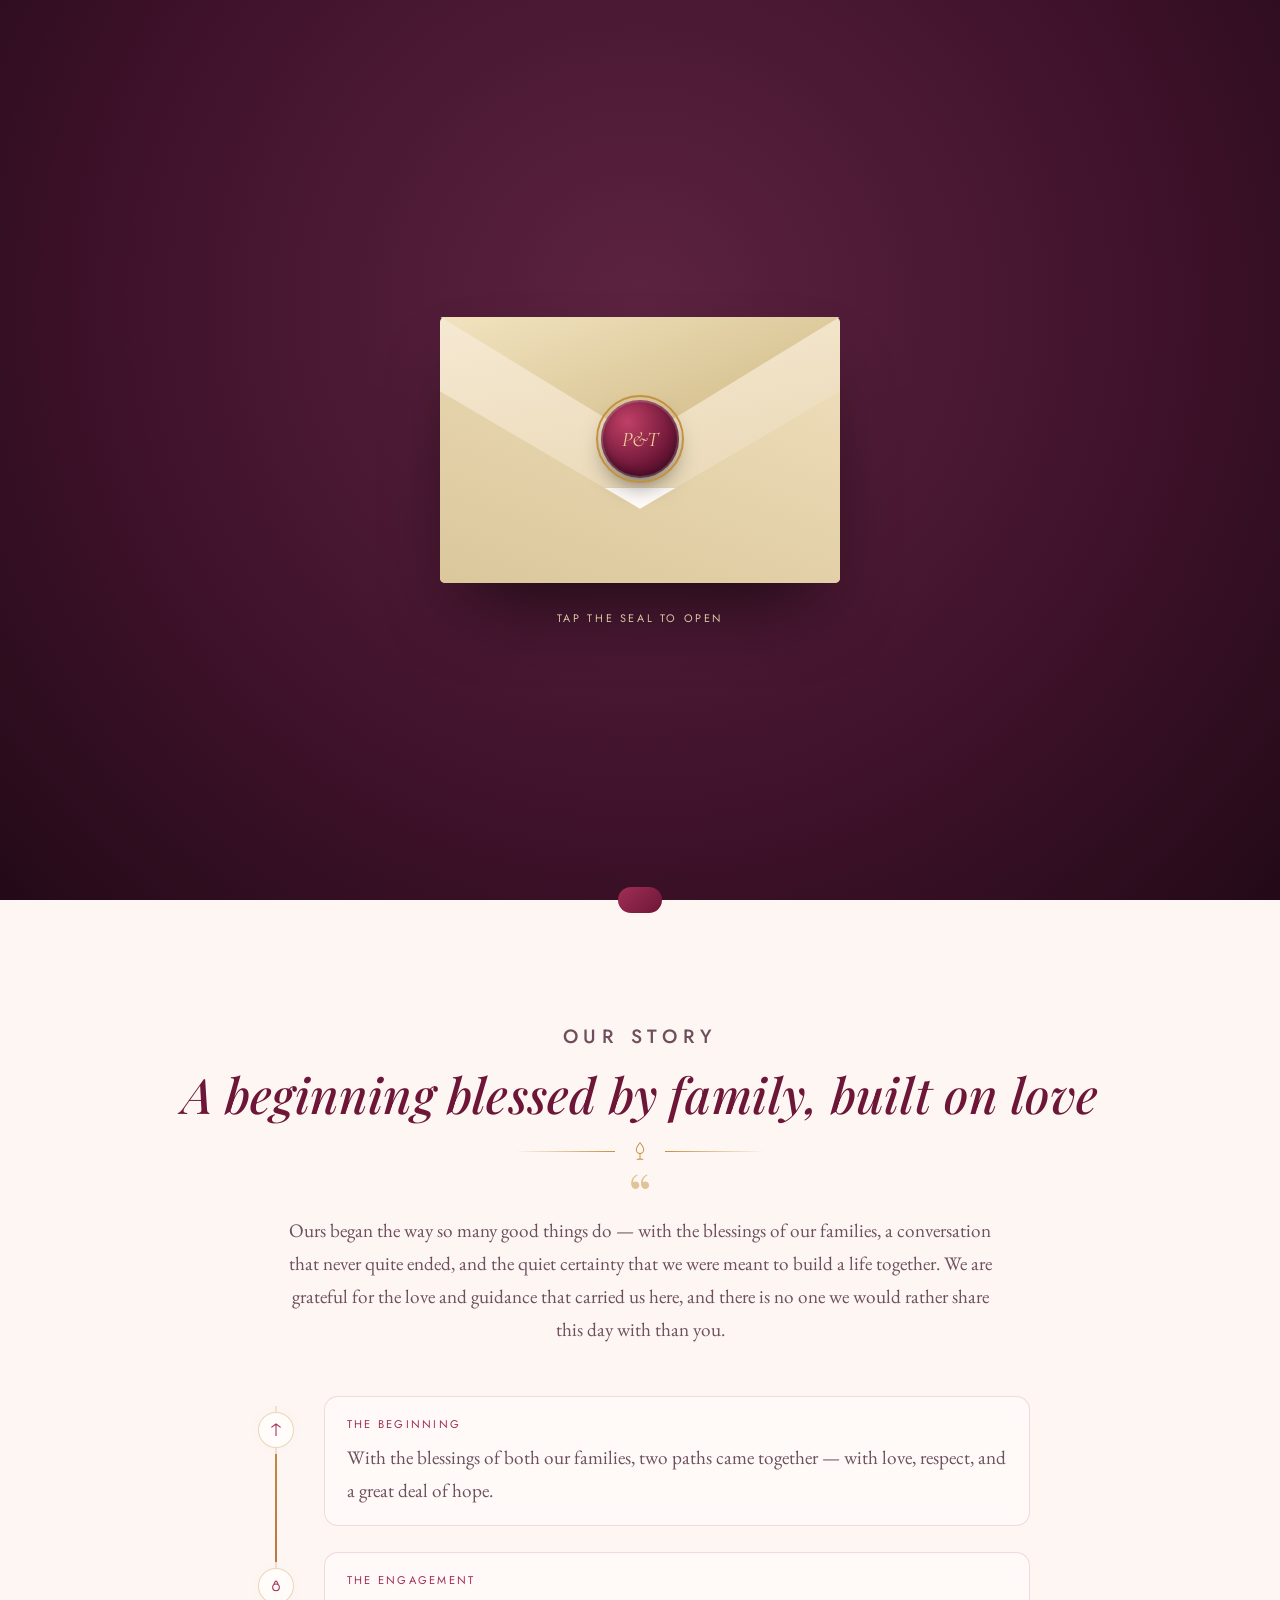
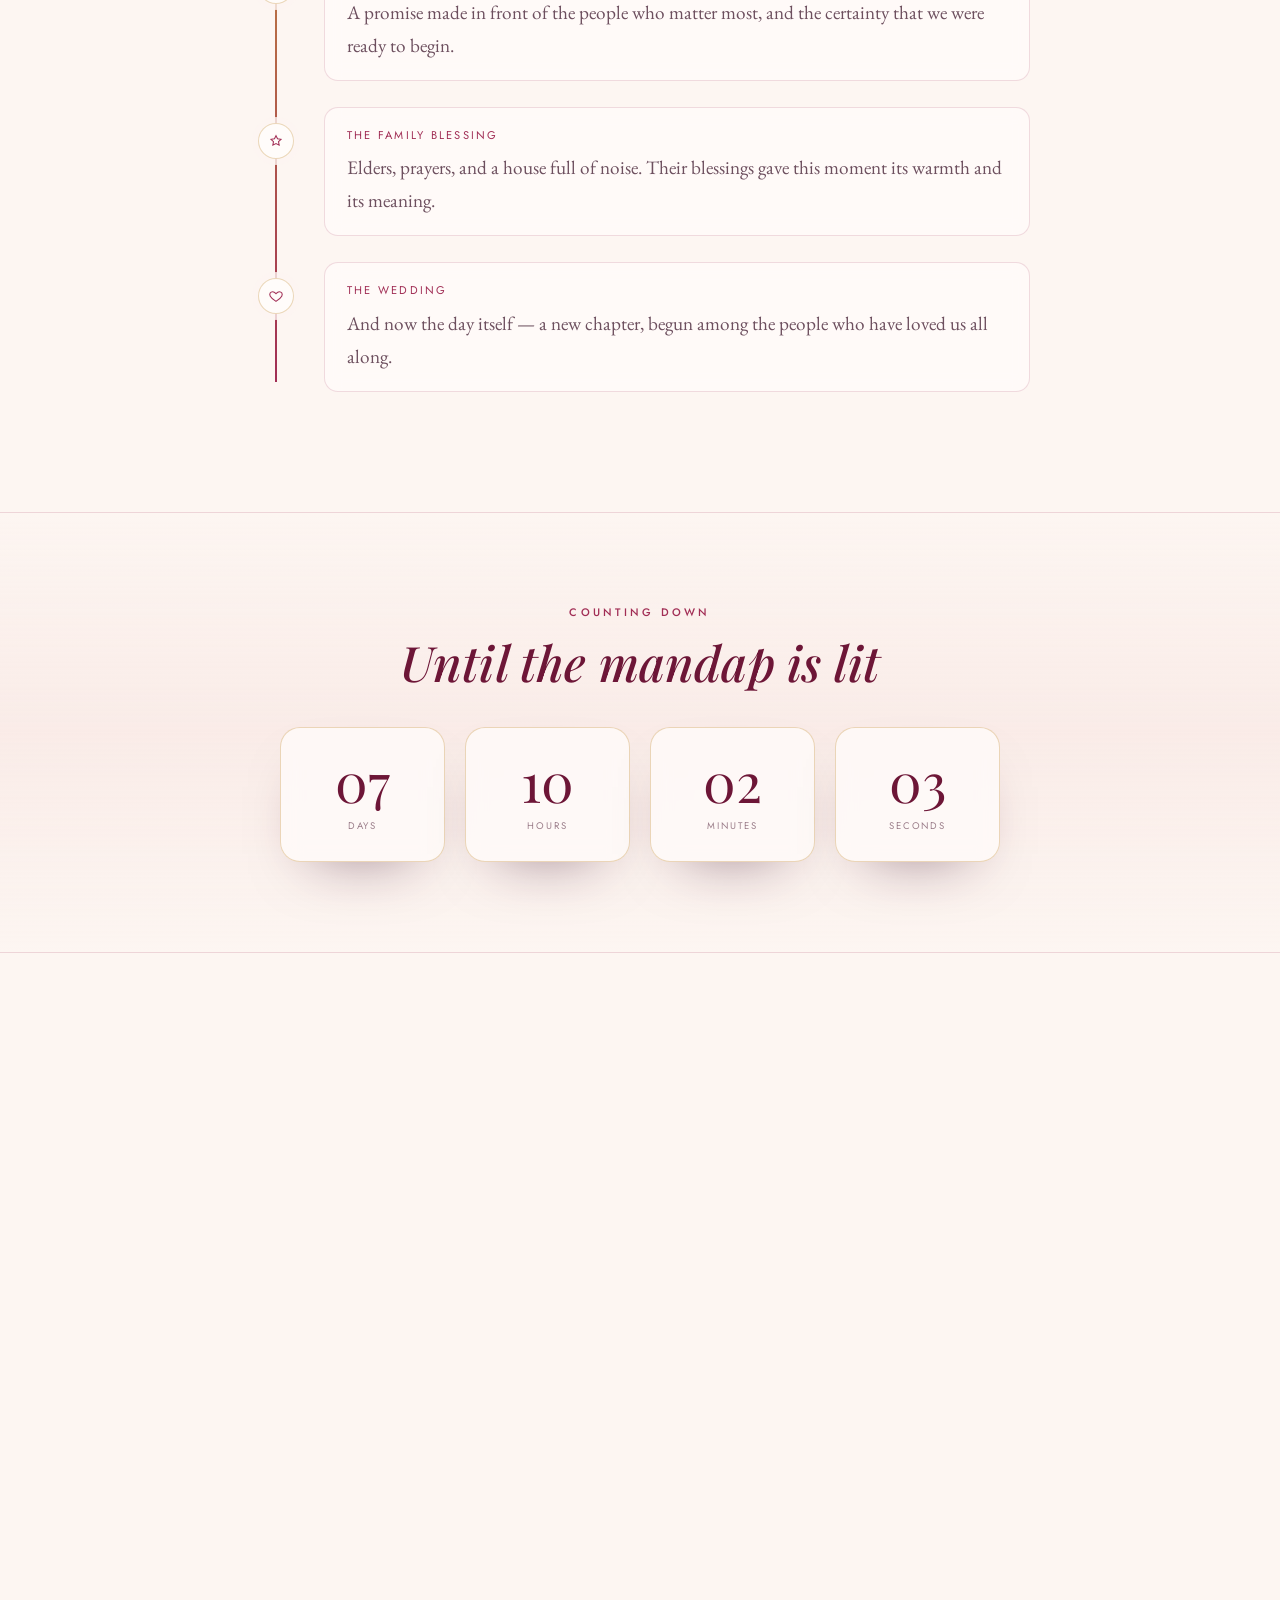
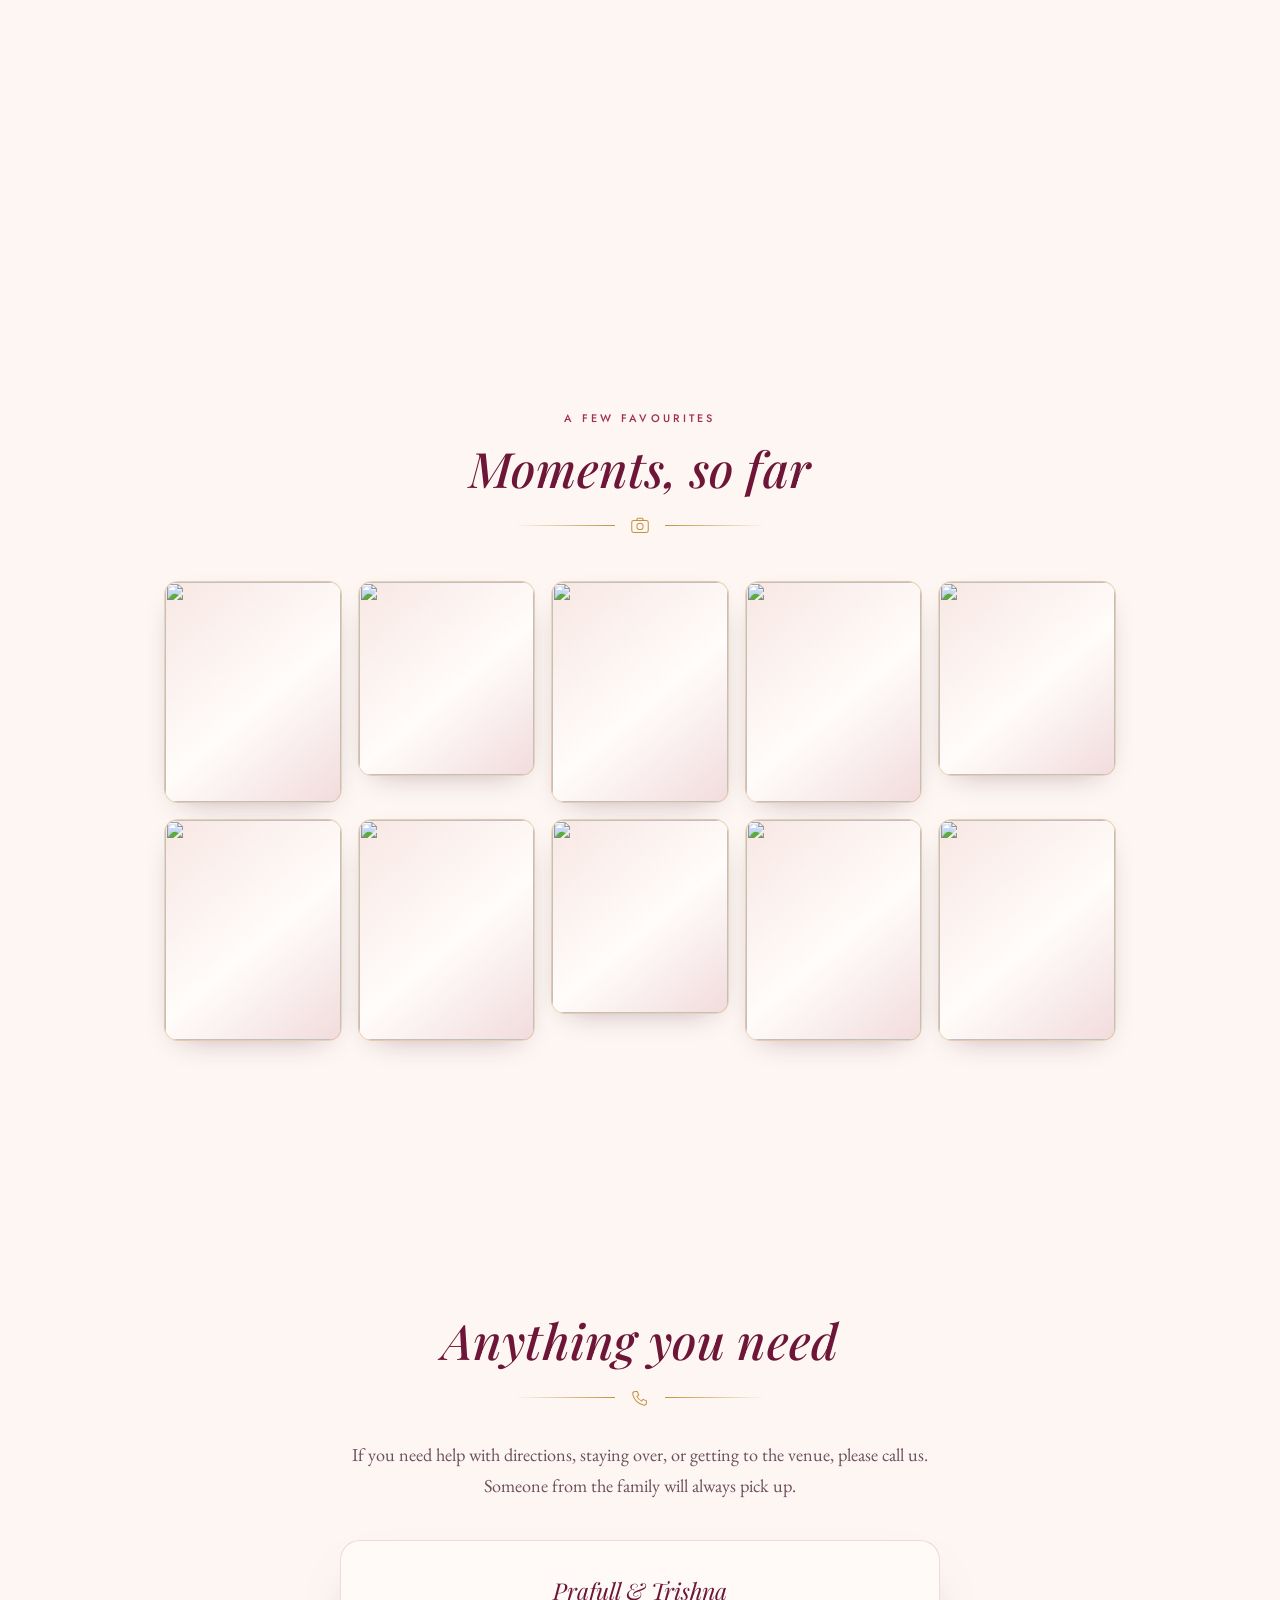
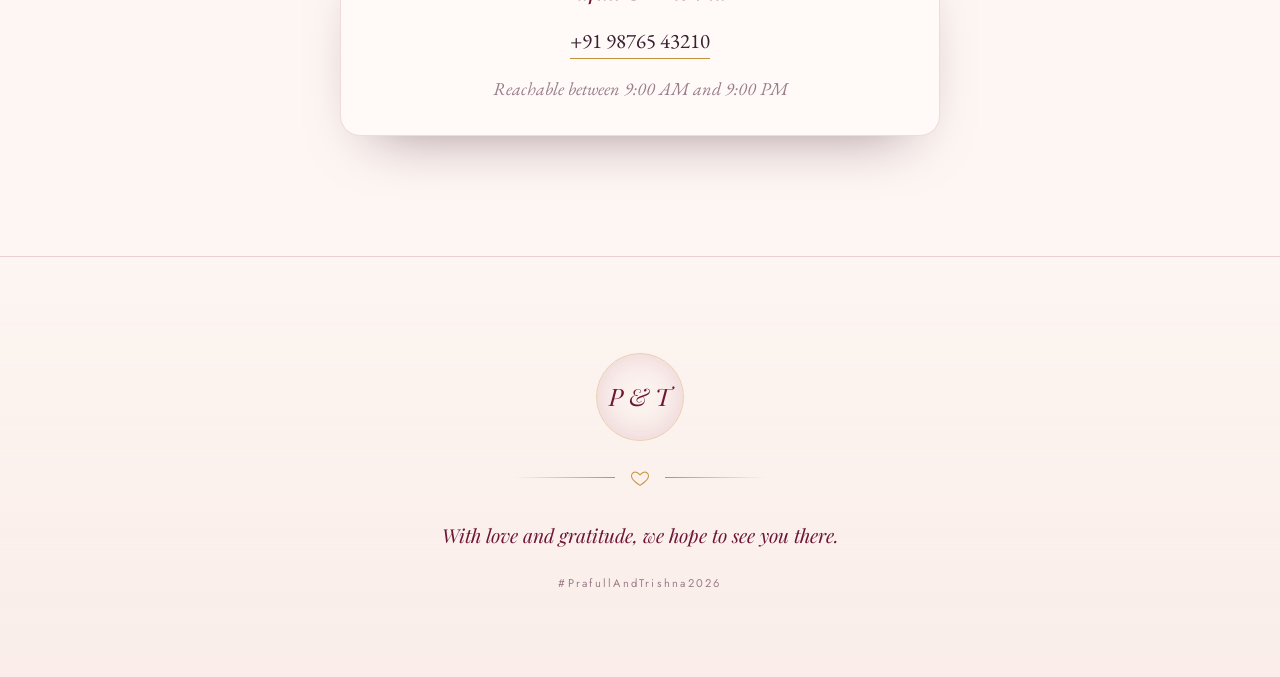
==== index.html @ 20e49954 "updated folder structure" ====
<!DOCTYPE html>
<html lang="en">
<head>
<meta charset="UTF-8">
<meta name="viewport" content="width=device-width, initial-scale=1, viewport-fit=cover">
<title>Prafull &amp; Trishna — 13 December 2026</title>
<meta name="description" content="Prafull and Trishna invite you to their wedding celebrations in Valsad, Gujarat — 12 & 13 December 2026.">
<meta name="theme-color" content="#fdf6f2">

<link rel="preconnect" href="https://fonts.googleapis.com">
<link rel="preconnect" href="https://fonts.gstatic.com" crossorigin>
<link href="https://fonts.googleapis.com/css2?family=Playfair+Display:ital,wght@0,400;0,500;0,600;1,400;1,500;1,600&family=Cormorant+Garamond:ital,wght@0,400;0,500;0,600;1,400;1,500&family=EB+Garamond:ital,wght@0,400;0,500;1,400&family=Jost:wght@300;400;500;600&family=Noto+Serif+Devanagari:wght@400;500;600&family=Noto+Sans+Devanagari:wght@300;400;500&family=Noto+Serif+Gujarati:wght@400;500;600&family=Noto+Sans+Gujarati:wght@300;400;500&display=swap" rel="stylesheet">

<link rel="stylesheet" href="../assets/styles/invitation.css">
</head>
<body class="locked lang-en">

<div id="progress"></div>
<div class="aurora" aria-hidden="true"><i></i><i></i><i></i><i></i></div>
<div class="page-frame" aria-hidden="true"><b></b><b></b><b></b><b></b></div>

<!-- ============ ENVELOPE ============ -->
<div id="envelope-overlay">
  <div class="sparks" aria-hidden="true"></div>
  <div class="envelope" id="envelope">
    <div class="env-body"></div>
    <div class="env-card">
      <div class="n" id="env-names">Prafull &amp; Trishna</div>
      <div class="s" data-i18n="envelope_subtitle">request the pleasure of your company</div>
    </div>
    <div class="env-pocket"></div>
    <div class="env-flap"></div>
    <button class="seal-button" id="seal-btn" data-i18n-aria="seal_aria" aria-label="Open the invitation">P&amp;T</button>
    <div class="open-hint" data-i18n="envelope_hint">Tap the seal to open</div>
  </div>
</div>

<!-- ============ TOP BAR ============ -->
<header id="topbar">
  <div class="mono" id="bar-names">Prafull &amp; Trishna</div>
  <nav>
    <a href="#story" data-i18n="nav_story">Story</a>
    <a href="#events" data-i18n="nav_events">Events</a>
    <a href="#gallery" data-i18n="nav_gallery">Gallery</a>
  </nav>
  <div class="langs" role="group" aria-label="Choose language">
    <button type="button" class="active" data-lang="en" lang="en">EN</button>
    <button type="button" data-lang="hi" lang="hi">हिं</button>
    <button type="button" data-lang="mr" lang="mr">मरा</button>
    <button type="button" data-lang="gu" lang="gu">ગુજ</button>
  </div>
</header>

<div class="langs" id="lang-float" role="group" aria-label="Choose language">
  <button type="button" class="active" data-lang="en" lang="en">EN</button>
  <button type="button" data-lang="hi" lang="hi">हिं</button>
  <button type="button" data-lang="mr" lang="mr">मरा</button>
  <button type="button" data-lang="gu" lang="gu">ગુજ</button>
</div>

<!-- ============ HERO ============ -->
<section class="hero">
  <div class="petals" id="petals" aria-hidden="true"></div>

  <div class="arch">
    <svg class="crest hero-item hero-item-1" viewBox="0 0 48 48" fill="none" stroke="currentColor" stroke-width="1" aria-hidden="true">
      <path d="M24 5c3 6 8 8 8 13a8 8 0 01-16 0c0-5 5-7 8-13z"/>
      <path d="M10 26c4 2 6 6 6 10M38 26c-4 2-6 6-6 10"/>
      <path d="M24 32v11M18 43h12"/>
      <circle cx="24" cy="18" r="1.6"/>
    </svg>

    <p class="eyebrow hero-item hero-item-1" data-i18n="hero_eyebrow">Together with their families</p>
    <h1 class="names hero-item hero-item-2" id="hero-names">Prafull<span class="amp">&amp;</span>Trishna</h1>

    <div class="orn hero-item hero-item-3" aria-hidden="true">
      <svg viewBox="0 0 24 24" fill="none" stroke="currentColor" stroke-width="1.1"><circle cx="12" cy="12" r="3"/><path d="M12 2.5c1.4 2.6 1.4 4.1 0 6.5-1.4-2.4-1.4-3.9 0-6.5zM12 21.5c-1.4-2.6-1.4-4.1 0-6.5 1.4 2.4 1.4 3.9 0 6.5zM2.5 12c2.6-1.4 4.1-1.4 6.5 0-2.4 1.4-3.9 1.4-6.5 0zM21.5 12c-2.6 1.4-4.1 1.4-6.5 0 2.4-1.4 3.9-1.4 6.5 0z"/></svg>
    </div>

    <p class="date-line hero-item hero-item-4" data-i18n="hero_date">Sunday, the 13th of December, 2026</p>
    <p class="place-line hero-item hero-item-5" data-i18n="hero_place">Valsad, Gujarat</p>
  </div>

  <div class="scroll-cue hero-item hero-item-6"><i></i><span data-i18n="hero_scroll">Scroll</span></div>
</section>

<!-- ============ STORY ============ -->
<section class="section story center" id="story">
  <p class="eyebrow reveal" data-i18n="story_eyebrow">Our Story</p>
  <h2 class="reveal d1" data-i18n="story_heading">A beginning blessed by family, built on love</h2>
  <div class="orn reveal d1" aria-hidden="true">
    <svg viewBox="0 0 24 24" fill="none" stroke="currentColor" stroke-width="1.1"><path d="M12 3c2.5 3 4 5.4 4 7.6a4 4 0 11-8 0C8 8.4 9.5 6 12 3z"/><path d="M12 14.6V21M8.5 21h7"/></svg>
  </div>

  <div class="reveal d2">
    <span class="quote" aria-hidden="true">&ldquo;</span>
    <p data-i18n="story_p">Ours began the way so many good things do — with the blessings of our families, a conversation that never quite ended, and the quiet certainty that we were meant to build a life together.</p>
  </div>

  <div class="timeline">
    <span class="rail" aria-hidden="true"></span>

    <div class="tl-item reveal from-left">
      <span class="tl-dot" aria-hidden="true"><svg viewBox="0 0 24 24" fill="none" stroke="currentColor" stroke-width="1.6"><path d="M12 3v18M5 8l7-5 7 5"/></svg></span>
      <div class="tl-body">
        <div class="tl-label" data-i18n="tl1_label">The beginning</div>
        <p data-i18n="tl1_desc">With the blessings of both our families, two paths came together.</p>
      </div>
    </div>

    <div class="tl-item reveal from-left d1">
      <span class="tl-dot" aria-hidden="true"><svg viewBox="0 0 24 24" fill="none" stroke="currentColor" stroke-width="1.6"><circle cx="12" cy="14" r="5"/><path d="M9 9l2-4h2l2 4"/></svg></span>
      <div class="tl-body">
        <div class="tl-label" data-i18n="tl2_label">The engagement</div>
        <p data-i18n="tl2_desc">A promise made in front of the people who matter most.</p>
      </div>
    </div>

    <div class="tl-item reveal from-left d2">
      <span class="tl-dot" aria-hidden="true"><svg viewBox="0 0 24 24" fill="none" stroke="currentColor" stroke-width="1.6"><path d="M12 4l2.3 4.7 5.2.8-3.7 3.6.9 5.1-4.7-2.4-4.7 2.4.9-5.1L4.5 9.5l5.2-.8z"/></svg></span>
      <div class="tl-body">
        <div class="tl-label" data-i18n="tl3_label">The family blessing</div>
        <p data-i18n="tl3_desc">Elders, prayers, and a house full of noise.</p>
      </div>
    </div>

    <div class="tl-item reveal from-left d3">
      <span class="tl-dot" aria-hidden="true"><svg viewBox="0 0 24 24" fill="none" stroke="currentColor" stroke-width="1.6"><path d="M12 20s-6.5-4-8.6-7.7C1.5 8.9 3.7 5.5 7 5.5c2 0 3.2 1.1 5 3 1.8-1.9 3-3 5-3 3.3 0 5.5 3.4 3.6 6.8C18.5 16 12 20 12 20z"/></svg></span>
      <div class="tl-body">
        <div class="tl-label" data-i18n="tl4_label">The wedding</div>
        <p data-i18n="tl4_desc">And now the day itself — a new chapter.</p>
      </div>
    </div>
  </div>
</section>

<!-- ============ COUNTDOWN ============ -->
<section class="countdown-section">
  <p class="eyebrow reveal" data-i18n="countdown_eyebrow">Counting Down</p>
  <h2 class="reveal d1" data-i18n="countdown_heading">Until the mandap is lit</h2>
  <div class="countdown reveal d2" aria-live="polite">
    <div class="cd-cell"><div class="num" id="cd-days">00</div><div class="lbl" data-i18n="lbl_days">Days</div></div>
    <div class="cd-cell"><div class="num" id="cd-hours">00</div><div class="lbl" data-i18n="lbl_hours">Hours</div></div>
    <div class="cd-cell"><div class="num" id="cd-mins">00</div><div class="lbl" data-i18n="lbl_mins">Minutes</div></div>
    <div class="cd-cell"><div class="num" id="cd-secs">00</div><div class="lbl" data-i18n="lbl_secs">Seconds</div></div>
  </div>
</section>

<!-- ============ EVENTS ============ -->
<section class="section" id="events">
  <div class="center">
    <p class="eyebrow reveal" data-i18n="details_eyebrow">The Celebrations</p>
    <h2 class="reveal d1" data-i18n="details_heading">When &amp; where</h2>
    <div class="orn reveal d1" aria-hidden="true">
      <svg viewBox="0 0 24 24" fill="none" stroke="currentColor" stroke-width="1.1"><circle cx="12" cy="12" r="3.2"/><path d="M12 3v3M12 18v3M3 12h3M18 12h3M5.6 5.6l2.1 2.1M16.3 16.3l2.1 2.1M18.4 5.6l-2.1 2.1M7.7 16.3l-2.1 2.1"/></svg>
    </div>
  </div>

  <div class="details-grid">

    <article class="detail-card reveal">
      <div class="badge" aria-hidden="true"><svg viewBox="0 0 24 24" fill="none" stroke="currentColor" stroke-width="1.3"><path d="M9 18V5l11-2v13"/><circle cx="6.5" cy="18" r="2.6"/><circle cx="17.5" cy="16" r="2.6"/></svg></div>
      <h3 data-i18n="sangeet_title">Sangeet</h3>
      <p class="when" data-i18n="sangeet_when">7:00 PM · Saturday, 12 December 2026</p>
      <address data-i18n="sangeet_where">Shanti Resorts<br>Tithal, Valsad, Gujarat</address>
      <p class="dress" data-i18n="sangeet_dress">Festive colour — come ready to dance.</p>
      <div class="card-actions">
        <a class="btn" href="https://maps.app.goo.gl/tDjx9TA8eJiCaHVD9" target="_blank" rel="noopener">
          <svg viewBox="0 0 24 24" fill="none" stroke="currentColor" stroke-width="1.5"><path d="M20 10c0 6-8 12-8 12s-8-6-8-12a8 8 0 1116 0z"/><circle cx="12" cy="10" r="2.6"/></svg>
          <span data-i18n="btn_directions">Get Directions</span>
        </a>
        <button class="btn solid" type="button" onclick="addToCalendar('sangeet')">
          <svg viewBox="0 0 24 24" fill="none" stroke="currentColor" stroke-width="1.5"><rect x="3" y="5" width="18" height="16" rx="2"/><path d="M3 10h18M8 3v4M16 3v4"/></svg>
          <span data-i18n="btn_calendar">Add to Calendar</span>
        </button>
      </div>
    </article>

    <article class="detail-card reveal d1">
      <div class="badge" aria-hidden="true"><svg viewBox="0 0 24 24" fill="none" stroke="currentColor" stroke-width="1.3"><circle cx="12" cy="12" r="3"/><path d="M12 2.5c1.4 2.6 1.4 4.1 0 6.5-1.4-2.4-1.4-3.9 0-6.5zM12 21.5c-1.4-2.6-1.4-4.1 0-6.5 1.4 2.4 1.4 3.9 0 6.5zM2.5 12c2.6-1.4 4.1-1.4 6.5 0-2.4 1.4-3.9 1.4-6.5 0zM21.5 12c-2.6 1.4-4.1 1.4-6.5 0 2.4-1.4 3.9-1.4 6.5 0z"/></svg></div>
      <h3 data-i18n="haldi_title">Fulo wali Haldi</h3>
      <p class="when" data-i18n="haldi_when">10:00 AM · Sunday, 13 December 2026</p>
      <address data-i18n="haldi_where">Shanti Resorts<br>Tithal, Valsad, Gujarat</address>
      <p class="dress" data-i18n="haldi_dress">Yellow and bright — wear something washable.</p>
      <div class="card-actions">
        <a class="btn" href="https://maps.app.goo.gl/tDjx9TA8eJiCaHVD9" target="_blank" rel="noopener">
          <svg viewBox="0 0 24 24" fill="none" stroke="currentColor" stroke-width="1.5"><path d="M20 10c0 6-8 12-8 12s-8-6-8-12a8 8 0 1116 0z"/><circle cx="12" cy="10" r="2.6"/></svg>
          <span data-i18n="btn_directions">Get Directions</span>
        </a>
        <button class="btn solid" type="button" onclick="addToCalendar('haldi')">
          <svg viewBox="0 0 24 24" fill="none" stroke="currentColor" stroke-width="1.5"><rect x="3" y="5" width="18" height="16" rx="2"/><path d="M3 10h18M8 3v4M16 3v4"/></svg>
          <span data-i18n="btn_calendar">Add to Calendar</span>
        </button>
      </div>
    </article>

    <article class="detail-card reveal d2">
      <div class="badge" aria-hidden="true"><svg viewBox="0 0 24 24" fill="none" stroke="currentColor" stroke-width="1.3"><circle cx="8.5" cy="15" r="4.5"/><circle cx="15.5" cy="15" r="4.5"/><path d="M8.5 10.5L11 5h2l2.5 5.5"/></svg></div>
      <h3 data-i18n="wedding_title">The Wedding</h3>
      <p class="when" data-i18n="wedding_when">6:30 PM · Sunday, 13 December 2026</p>
      <address data-i18n="wedding_where">Shanti Resorts<br>Tithal, Valsad, Gujarat</address>
      <p class="dress" data-i18n="wedding_dress">Garden formal — soft, natural tones welcome.</p>
      <div class="card-actions">
        <a class="btn" href="https://maps.app.goo.gl/tDjx9TA8eJiCaHVD9" target="_blank" rel="noopener">
          <svg viewBox="0 0 24 24" fill="none" stroke="currentColor" stroke-width="1.5"><path d="M20 10c0 6-8 12-8 12s-8-6-8-12a8 8 0 1116 0z"/><circle cx="12" cy="10" r="2.6"/></svg>
          <span data-i18n="btn_directions">Get Directions</span>
        </a>
        <button class="btn solid" type="button" onclick="addToCalendar('wedding')">
          <svg viewBox="0 0 24 24" fill="none" stroke="currentColor" stroke-width="1.5"><rect x="3" y="5" width="18" height="16" rx="2"/><path d="M3 10h18M8 3v4M16 3v4"/></svg>
          <span data-i18n="btn_calendar">Add to Calendar</span>
        </button>
      </div>
    </article>

  </div>
</section>

<!-- ============ GALLERY ============ -->
<section class="section" id="gallery">
  <div class="center">
    <p class="eyebrow reveal" data-i18n="gallery_eyebrow">A Few Favourites</p>
    <h2 class="reveal d1" data-i18n="gallery_heading">Moments, so far</h2>
    <div class="orn reveal d1" aria-hidden="true">
      <svg viewBox="0 0 24 24" fill="none" stroke="currentColor" stroke-width="1.1"><rect x="3" y="6" width="18" height="13" rx="2"/><circle cx="12" cy="12.5" r="3.4"/><path d="M8 6l1.6-2.5h4.8L16 6"/></svg>
    </div>
  </div>

  <div class="gallery-grid">
    <!-- EDIT: swap the <svg> for <img src="../assets/images/01.jpg" alt=""> -->
    <div class="photo-frame reveal zoom"><img src="../photos/_DS_8840.JPG"><span data-i18n="photo_caption">Photo</span></div>
    <div class="photo-frame reveal zoom d1"><img src="../photos/IMG_6208.JPG"><span data-i18n="photo_caption">Photo</span></div>
    <div class="photo-frame reveal zoom d2"><img src="../photos/_DS_8935.JPG"><span data-i18n="photo_caption">Photo</span></div>
    <div class="photo-frame reveal zoom"><img src="../photos/A7406899.JPG"><span data-i18n="photo_caption">Photo</span></div>
    <div class="photo-frame reveal zoom d1"><img src="../photos/A7406988.JPG"><span data-i18n="photo_caption">Photo</span></div>
    <div class="photo-frame reveal zoom d2"><img src="../photos/A7407016.JPG"><span data-i18n="photo_caption">Photo</span></div>
    <div class="photo-frame reveal zoom d2"><img src="../photos/A7407135.JPG"><span data-i18n="photo_caption">Photo</span></div>
    <div class="photo-frame reveal zoom d2"><img src="../photos/A7407211.JPG"><span data-i18n="photo_caption">Photo</span></div>
    <div class="photo-frame reveal zoom d2"><img src="../photos/IMG_6208.JPG"><span data-i18n="photo_caption">Photo</span></div>
    <div class="photo-frame reveal zoom d2"><img src="../photos/photo1.jpeg"><span data-i18n="photo_caption">Photo</span></div>
  </div>
</section>

<!-- ============ HELP ============ -->
<section class="section">
  <div class="center">
    <p class="eyebrow reveal" data-i18n="assist_eyebrow">Travel Help</p>
    <h2 class="reveal d1" data-i18n="assist_heading">Anything you need</h2>
    <div class="orn reveal d1" aria-hidden="true">
      <svg viewBox="0 0 24 24" fill="none" stroke="currentColor" stroke-width="1.1"><path d="M4 7.5C4 6 5.2 5 6.7 5H9l1.6 3.8-2 1.4a11 11 0 005.2 5.2l1.4-2L19 15v2.3c0 1.5-1 2.7-2.5 2.7A15.5 15.5 0 014 7.5z"/></svg>
    </div>
    <p class="lede reveal d1" data-i18n="assist_intro">If you need help getting to the venue, please call us.</p>
  </div>

  <div class="help-card reveal d2">
    <p class="who" id="help-names">Prafull &amp; Trishna</p>
    <a class="tel" href="tel:+919876543210">+91 98765 43210</a>
    <p class="hrs" data-i18n="assist_hours">Reachable between 9:00 AM and 9:00 PM</p>
  </div>
</section>

<!-- ============ FOOTER ============ -->
<footer>
  <div class="monogram">P &amp; T</div>
  <div class="orn" style="margin-top:26px" aria-hidden="true">
    <svg viewBox="0 0 24 24" fill="none" stroke="currentColor" stroke-width="1.1"><path d="M12 20s-6.5-4-8.6-7.7C1.5 8.9 3.7 5.5 7 5.5c2 0 3.2 1.1 5 3 1.8-1.9 3-3 5-3 3.3 0 5.5 3.4 3.6 6.8C18.5 16 12 20 12 20z"/></svg>
  </div>
  <p style="font-family:var(--f-display);font-style:italic;font-size:1.2rem;color:var(--wine-deep);margin:0" data-i18n="footer_line">With love and gratitude, we hope to see you there.</p>
  <p class="tag">#PrafullAndTrishna2026</p>
</footer>

<div id="toast" role="status" aria-live="polite"></div>

<script src="../assets/scripts/invitation.js"></script>
</body>
</html>
---- assets/styles/invitation.css ----
/* =====================================================================
   PRAFULL & TRISHNA — INVITATION STYLESHEET
   Palette: "Marigold & Rosewood"
   Sections: 1 tokens · 2 base · 3 chrome · 4 envelope · 5 hero
             6 story · 7 countdown · 8 events · 9 gallery
             11 help · 12 footer · 13 motion
   ===================================================================== */

/* ── 1. TOKENS ────────────────────────────────────────────────────── */
:root{
  /* surfaces */
  --paper:#fdf6f2;
  --paper-2:#f8e7e3;
  --paper-3:#f2dbdd;
  --card:rgba(255,252,250,.78);
  --card-solid:#fffcfa;

  /* ink */
  --ink:#3a2030;
  --ink-2:#6d4f5e;
  --ink-3:#9a7d89;

  /* accents */
  --wine:#a12e55;
  --wine-deep:#6d1637;
  --plum:#40122b;
  --gold:#c4913d;
  --gold-lit:#f0d49a;
  --rose:#f3adbd;
  --peach:#ffd3b6;
  --lilac:#dfd2ff;
  --mint:#bfe0d2;

  /* system */
  --line:rgba(161,46,85,.16);
  --line-gold:rgba(196,145,61,.34);
  --glow:rgba(161,46,85,.18);
  --shade-1:0 10px 30px -18px rgba(64,18,43,.45);
  --shade-2:0 26px 60px -34px rgba(64,18,43,.55);
  --shade-3:0 40px 90px -40px rgba(64,18,43,.6);

  /* type */
  --f-display:"Playfair Display",Georgia,serif;
  --f-head:"Cormorant Garamond",Georgia,serif;
  --f-body:"EB Garamond",Georgia,serif;
  --f-ui:"Jost","Helvetica Neue",Arial,sans-serif;

  --radius:20px;
  --radius-sm:14px;
  --measure:1020px;

  box-sizing:border-box;
  padding-top:env(safe-area-inset-top,0px);
  padding-bottom:env(safe-area-inset-bottom,0px);
}

/* Indic script overrides */
html[lang="hi"],html[lang="mr"]{
  --f-display:"Noto Serif Devanagari",serif;
  --f-head:"Noto Serif Devanagari",serif;
  --f-body:"Noto Sans Devanagari",sans-serif;
  --f-ui:"Noto Sans Devanagari","Jost",sans-serif;
}
html[lang="gu"]{
  --f-display:"Noto Serif Gujarati",serif;
  --f-head:"Noto Serif Gujarati",serif;
  --f-body:"Noto Sans Gujarati",sans-serif;
  --f-ui:"Noto Sans Gujarati","Jost",sans-serif;
}

/* Dark mode */
@media (prefers-color-scheme:dark){
  :root:not([data-theme="light"]){
    --paper:#170d14;--paper-2:#1f1119;--paper-3:#2a1722;
    --card:rgba(41,22,34,.72);--card-solid:#241421;
    --ink:#f6e8ee;--ink-2:#c9aab9;--ink-3:#9c7f8d;
    --wine:#f08daa;--wine-deep:#ffb3c6;--plum:#ffd3e0;
    --gold:#e2b86a;--gold-lit:#fff0cf;
    --rose:#7d3a53;--peach:#7a4a38;--lilac:#4a3f72;--mint:#3d6355;
    --line:rgba(240,141,170,.2);--line-gold:rgba(226,184,106,.3);
    --glow:rgba(240,141,170,.2);
    --shade-1:0 10px 30px -18px #000;
    --shade-2:0 26px 60px -34px #000;
    --shade-3:0 40px 90px -40px #000;
  }
}
:root[data-theme="dark"]{
  --paper:#170d14;--paper-2:#1f1119;--paper-3:#2a1722;
  --card:rgba(41,22,34,.72);--card-solid:#241421;
  --ink:#f6e8ee;--ink-2:#c9aab9;--ink-3:#9c7f8d;
  --wine:#f08daa;--wine-deep:#ffb3c6;--plum:#ffd3e0;
  --gold:#e2b86a;--gold-lit:#fff0cf;
  --rose:#7d3a53;--peach:#7a4a38;--lilac:#4a3f72;--mint:#3d6355;
  --line:rgba(240,141,170,.2);--line-gold:rgba(226,184,106,.3);
  --glow:rgba(240,141,170,.2);
}

*,*::before,*::after{box-sizing:border-box;}

/* ── 2. BASE ──────────────────────────────────────────────────────── */
html{scroll-behavior:smooth;scroll-padding-top:calc(84px + env(safe-area-inset-top,0px));}

body{
  margin:0;
  background:var(--paper);
  color:var(--ink);
  font-family:var(--f-body);
  font-size:clamp(1.02rem,.5vw + .94rem,1.14rem);
  line-height:1.72;
  -webkit-font-smoothing:antialiased;
  overflow-x:hidden;
}
body.locked{overflow:hidden;height:100%;}
html[lang="hi"] body,html[lang="mr"] body,html[lang="gu"] body{line-height:1.9;}

/* drifting aurora mesh */
.aurora{position:fixed;inset:0;z-index:-2;overflow:hidden;pointer-events:none;}
.aurora i{
  position:absolute;display:block;border-radius:50%;
  filter:blur(90px);opacity:.55;
  animation:float 22s ease-in-out infinite alternate;
  will-change:transform;
}
.aurora i:nth-child(1){width:46vw;height:46vw;left:-12vw;top:-10vw;background:var(--rose);}
.aurora i:nth-child(2){width:40vw;height:40vw;right:-10vw;top:6vh;background:var(--lilac);animation-delay:-5s;}
.aurora i:nth-child(3){width:50vw;height:50vw;left:18vw;bottom:-18vw;background:var(--peach);animation-delay:-11s;}
.aurora i:nth-child(4){width:34vw;height:34vw;right:4vw;bottom:8vh;background:var(--mint);opacity:.35;animation-delay:-16s;}
@keyframes float{
  0%  {transform:translate3d(0,0,0) scale(1);}
  50% {transform:translate3d(4vw,-3vh,0) scale(1.14);}
  100%{transform:translate3d(-3vw,4vh,0) scale(1.03);}
}
/* fine paper grain */
body::after{
  content:"";position:fixed;inset:0;z-index:-1;pointer-events:none;opacity:.5;
  background:repeating-linear-gradient(0deg,rgba(90,58,72,.022) 0 1px,transparent 1px 3px);
}

img{max-width:100%;display:block;}
a{color:var(--wine);}
:focus-visible{outline:2px solid var(--gold);outline-offset:3px;border-radius:4px;}

h1,h2,h3{margin:0;font-weight:500;line-height:1.16;}
h2{
  font-family:var(--f-display);font-style:italic;
  font-size:clamp(1.95rem,4.1vw,3.05rem);
  color:var(--wine-deep);letter-spacing:.004em;
}
p{margin:0 0 1.05em;}

.eyebrow{
  font-family:var(--f-ui);font-weight:500;
  font-size:.68rem;letter-spacing:.3em;text-transform:uppercase;
  color:var(--wine);margin:0 0 .8rem;
}
html[lang="hi"] .eyebrow,html[lang="mr"] .eyebrow,html[lang="gu"] .eyebrow{
  letter-spacing:.1em;text-transform:none;font-size:.82rem;
}

.section{
  position:relative;z-index:1;
  max-width:var(--measure);margin:0 auto;
  padding:clamp(66px,9.5vw,120px) clamp(20px,5vw,34px);
}
.center{text-align:center;}
.lede{max-width:620px;margin:0 auto;color:var(--ink-2);}

/* ornament rule */
.orn{
  display:flex;align-items:center;justify-content:center;gap:14px;
  max-width:250px;margin:18px auto 30px;color:var(--gold);
}
.orn::before,.orn::after{
  content:"";flex:1;height:1px;
  background:linear-gradient(90deg,transparent,currentColor);
}
.orn::after{background:linear-gradient(270deg,transparent,currentColor);}
.orn svg{width:22px;height:22px;animation:spin 26s linear infinite;}
@keyframes spin{to{transform:rotate(360deg);}}

/* ── 3. CHROME ────────────────────────────────────────────────────── */
#progress{
  position:fixed;left:0;top:0;height:3px;width:100%;z-index:1200;
  transform:scaleX(0);transform-origin:0 50%;
  background:linear-gradient(90deg,var(--wine),var(--gold),var(--wine));
  pointer-events:none;
}

.page-frame{
  position:fixed;inset:13px;z-index:900;pointer-events:none;
  border:1px solid var(--line-gold);
}
.page-frame::before{content:"";position:absolute;inset:6px;border:1px solid var(--line);}
.page-frame b{position:absolute;width:24px;height:24px;border:0 solid var(--gold);opacity:.85;}
.page-frame b:nth-child(1){top:-1px;left:-1px;border-top-width:2px;border-left-width:2px;}
.page-frame b:nth-child(2){top:-1px;right:-1px;border-top-width:2px;border-right-width:2px;}
.page-frame b:nth-child(3){bottom:-1px;left:-1px;border-bottom-width:2px;border-left-width:2px;}
.page-frame b:nth-child(4){bottom:-1px;right:-1px;border-bottom-width:2px;border-right-width:2px;}
@media (max-width:600px){.page-frame{inset:8px;}.page-frame::before{inset:4px;}}

#topbar{
  position:fixed;left:0;right:0;top:0;z-index:1050;
  display:flex;align-items:center;justify-content:space-between;gap:14px;
  padding:12px clamp(26px,5vw,44px);
  padding-top:calc(12px + env(safe-area-inset-top,0px));
  background:color-mix(in srgb,var(--paper) 78%,transparent);
  backdrop-filter:blur(16px) saturate(1.3);
  border-bottom:1px solid transparent;
  transform:translateY(-115%);
  transition:transform .5s cubic-bezier(.2,.8,.2,1),border-color .5s;
}
#topbar.show{transform:none;border-bottom-color:var(--line);}
#topbar .mono{
  font-family:var(--f-display);font-style:italic;font-size:1.02rem;
  color:var(--wine-deep);white-space:nowrap;
}
#topbar nav{display:flex;gap:18px;}
#topbar nav a{
  font-family:var(--f-ui);font-size:.7rem;letter-spacing:.16em;text-transform:uppercase;
  text-decoration:none;color:var(--ink-2);position:relative;padding-bottom:3px;
}
#topbar nav a::after{
  content:"";position:absolute;left:0;bottom:0;height:1px;width:100%;
  background:var(--gold);transform:scaleX(0);transform-origin:100% 50%;
  transition:transform .35s cubic-bezier(.2,.8,.2,1);
}
#topbar nav a:hover{color:var(--wine);}
#topbar nav a:hover::after{transform:scaleX(1);transform-origin:0 50%;}
@media (max-width:760px){#topbar nav{display:none;}}

.langs{
  display:flex;gap:3px;padding:4px;border-radius:999px;
  background:color-mix(in srgb,var(--card-solid) 80%,transparent);
  border:1px solid var(--line);
  backdrop-filter:blur(14px);
  box-shadow:var(--shade-1);
}
.langs button{
  font-family:var(--f-ui);font-size:.72rem;line-height:1;letter-spacing:.04em;
  border:0;background:transparent;color:var(--ink-2);
  padding:8px 13px;border-radius:999px;cursor:pointer;
  transition:color .3s,background .3s,transform .3s;
}
.langs button:hover:not(.active){background:var(--glow);transform:translateY(-1px);}
.langs button.active{
  background:linear-gradient(135deg,var(--wine),var(--wine-deep));
  color:#fff;box-shadow:0 8px 18px -8px var(--wine);
}
#lang-float{
  position:fixed;z-index:1060;
  top:calc(18px + env(safe-area-inset-top,0px));right:clamp(18px,4vw,30px);
  transition:opacity .4s,transform .4s;
}
#lang-float.hide{opacity:0;transform:translateY(-10px);pointer-events:none;}

/* ── 4. ENVELOPE ──────────────────────────────────────────────────── */
#envelope-overlay{
  position:fixed;inset:0;z-index:1100;
  display:grid;place-items:center;
  background:radial-gradient(circle at 50% 34%,#5c2340,var(--plum) 58%,#230a18);
  transition:opacity 1s ease,visibility 1s;
}
#envelope-overlay.hidden{opacity:0;visibility:hidden;pointer-events:none;}
#envelope-overlay .sparks{position:absolute;inset:0;overflow:hidden;pointer-events:none;}
#envelope-overlay .sparks i{
  position:absolute;width:3px;height:3px;border-radius:50%;
  background:var(--gold-lit);opacity:0;
  animation:twinkle 4.5s ease-in-out infinite;
}
@keyframes twinkle{0%,100%{opacity:0;transform:scale(.4);}50%{opacity:.85;transform:scale(1.4);}}

.envelope{position:relative;width:min(84vw,400px);aspect-ratio:3/2;}
.env-body{
  position:absolute;inset:0;border-radius:5px;
  background:linear-gradient(170deg,#f6e9d2,#e4d2ac);
  box-shadow:0 40px 80px -30px rgba(0,0,0,.7);
}
.env-card{
  /* Sits in the lower band of the envelope, clear of the seal button
     (which occupies roughly 31%–61% of the envelope's height, centered
     on the flap tip). Keeping the two bands separate is what stops the
     seal from being painted over the name text. */
  position:absolute;left:8%;right:8%;top:64%;height:28%;
  display:flex;flex-direction:column;align-items:center;justify-content:center;gap:5px;
  background:var(--card-solid);border:1px solid var(--line-gold);border-radius:3px;
  text-align:center;padding:8px 10px;z-index:1;overflow:hidden;
  transition:transform 1.05s cubic-bezier(.2,.85,.25,1) .3s;
}
.envelope.open .env-card{transform:translateY(-58%);}
.env-card .n{
  font-family:var(--f-display);font-style:italic;line-height:1.15;
  font-size:clamp(1.05rem,4vw,1.5rem);color:var(--wine-deep);
}
.env-card .s{
  font-family:var(--f-ui);font-size:.58rem;letter-spacing:.2em;line-height:1.4;
  text-transform:uppercase;color:var(--ink-3);
}
.env-pocket{
  position:absolute;inset:0;z-index:2;pointer-events:none;border-radius:5px;
  background:linear-gradient(200deg,#f0e0bd,#dbc79c);
  clip-path:polygon(0 28%,50% 72%,100% 28%,100% 100%,0 100%);
}
.env-flap{
  position:absolute;top:0;left:0;width:100%;height:46%;z-index:3;
  background:linear-gradient(160deg,#f2e3bf,#cdb782);
  clip-path:polygon(0 0,100% 0,50% 100%);
  transform-origin:top center;
  transition:transform 1.05s cubic-bezier(.62,-.25,.3,1.2);
}
.envelope.open .env-flap{transform:rotateX(181deg);}
.seal-button{
  position:absolute;top:46%;left:50%;transform:translate(-50%,-50%);
  /* Scales with the envelope (16.4vw tracks the envelope's own
     min(84vw,400px) sizing at ~19.5% of its width) so the seal never
     grows to cover proportionally more of the card on small screens. */
  width:clamp(46px,16.4vw,78px);height:clamp(46px,16.4vw,78px);
  border-radius:50%;border:0;cursor:pointer;z-index:4;
  background:radial-gradient(circle at 34% 28%,#c04066,var(--wine-deep) 62%,#420d24);
  box-shadow:0 12px 26px -8px rgba(0,0,0,.65),inset 0 0 0 2px rgba(255,255,255,.18),inset 0 -4px 10px rgba(0,0,0,.4);
  color:var(--gold-lit);font-family:var(--f-head);font-style:italic;font-size:clamp(.95rem,3.4vw,1.3rem);
  transition:transform .55s cubic-bezier(.2,.8,.2,1),opacity .55s;
  animation:halo 2.8s ease-in-out infinite;
}
.seal-button:hover{transform:translate(-50%,-50%) scale(1.07);}
@keyframes halo{
  0%,100%{box-shadow:0 12px 26px -8px rgba(0,0,0,.65),inset 0 0 0 2px rgba(255,255,255,.18),0 0 0 0 rgba(240,212,154,.34);}
  50%    {box-shadow:0 12px 26px -8px rgba(0,0,0,.65),inset 0 0 0 2px rgba(255,255,255,.18),0 0 0 20px rgba(240,212,154,0);}
}
.envelope.open .seal-button{transform:translate(-50%,-50%) scale(.35) rotate(40deg);opacity:0;pointer-events:none;}
.open-hint{
  position:absolute;left:0;right:0;bottom:-44px;text-align:center;
  font-family:var(--f-ui);font-size:.68rem;letter-spacing:.24em;text-transform:uppercase;
  color:#d9c8a4;transition:opacity .4s;
}
.envelope.open .open-hint{opacity:0;}
html[lang="hi"] .open-hint,html[lang="mr"] .open-hint,html[lang="gu"] .open-hint,
html[lang="hi"] .env-card .s,html[lang="mr"] .env-card .s,html[lang="gu"] .env-card .s{
  text-transform:none;letter-spacing:.08em;font-size:.78rem;
}

/* ── 5. HERO ──────────────────────────────────────────────────────── */
.hero{
  position:relative;min-height:100svh;
  display:grid;place-items:center;text-align:center;
  padding:clamp(100px,14vh,150px) 22px clamp(80px,12vh,110px);
  overflow:hidden;
}
.petals{position:absolute;inset:0;overflow:hidden;pointer-events:none;z-index:0;}
.petal{
  position:absolute;top:-12%;width:14px;height:14px;
  background:linear-gradient(135deg,var(--rose),var(--peach));
  border-radius:62% 0 62% 0;opacity:.75;
  box-shadow:0 0 16px rgba(243,173,189,.5);
  animation:drift linear infinite;
}
.petal.alt{background:linear-gradient(135deg,var(--lilac),var(--rose));}
.petal.gold{background:linear-gradient(135deg,var(--gold-lit),var(--gold));opacity:.5;}
@keyframes drift{
  0%  {transform:translateY(-12vh) translateX(0) rotate(0);opacity:0;}
  10% {opacity:.75;}
  88% {opacity:.6;}
  100%{transform:translateY(114vh) translateX(var(--drift-x,40px)) rotate(420deg);opacity:0;}
}

.arch{
  position:relative;z-index:1;
  width:min(94vw,660px);
  padding:clamp(44px,7vw,68px) clamp(22px,5vw,46px) clamp(36px,6vw,56px);
  border:1px solid var(--line-gold);
  border-radius:50% 50% var(--radius) var(--radius)/32% 32% var(--radius) var(--radius);
  background:var(--card);
  backdrop-filter:blur(10px);
  box-shadow:var(--shade-3),inset 0 1px 0 rgba(255,255,255,.5);
}
.arch::before{
  content:"";position:absolute;inset:8px;pointer-events:none;
  border:1px solid var(--line);
  border-radius:50% 50% 16px 16px/32% 32% 16px 16px;
}
.crest{width:46px;height:46px;margin:0 auto 16px;color:var(--gold);}
.crest path,.crest circle{stroke-dasharray:120;stroke-dashoffset:120;}
body.revealed .crest path,body.revealed .crest circle{animation:draw 2s ease forwards .3s;}
@keyframes draw{to{stroke-dashoffset:0;}}

.names{
  font-family:var(--f-display);font-style:italic;font-weight:500;
  font-size:clamp(2.7rem,10vw,5.6rem);line-height:.98;
  letter-spacing:.01em;margin:10px 0 0;
  background:linear-gradient(100deg,var(--plum) 18%,var(--gold) 38%,var(--wine) 52%,var(--plum) 78%);
  background-size:280% 100%;
  -webkit-background-clip:text;background-clip:text;
  color:transparent;-webkit-text-fill-color:transparent;
  animation:shimmer 9s ease-in-out infinite;
}
@keyframes shimmer{0%,100%{background-position:0% 50%;}50%{background-position:100% 50%;}}
.names .amp{
  display:block;font-size:.36em;color:var(--gold);
  -webkit-text-fill-color:var(--gold);margin:.32em 0;
}
body.revealed .names .amp{animation:ampPop .8s cubic-bezier(.34,1.56,.64,1) .5s backwards;}
@keyframes ampPop{0%{transform:scale(.3) rotate(-18deg);opacity:0;}100%{transform:none;opacity:1;}}

.date-line{
  font-family:var(--f-ui);font-size:.8rem;letter-spacing:.3em;text-transform:uppercase;
  color:var(--ink);margin:24px 0 8px;
}
.place-line{
  font-family:var(--f-ui);font-size:.68rem;letter-spacing:.26em;text-transform:uppercase;
  color:var(--ink-3);margin:0;
}
html[lang="hi"] .date-line,html[lang="mr"] .date-line,html[lang="gu"] .date-line,
html[lang="hi"] .place-line,html[lang="mr"] .place-line,html[lang="gu"] .place-line{
  text-transform:none;letter-spacing:.09em;font-size:.94rem;
}

.scroll-cue{
  position:absolute;left:50%;bottom:clamp(22px,4vh,44px);transform:translateX(-50%);
  z-index:1;display:grid;justify-items:center;gap:10px;
  font-family:var(--f-ui);font-size:.62rem;letter-spacing:.28em;
  text-transform:uppercase;color:var(--ink-3);
}
.scroll-cue i{
  width:1px;height:52px;display:block;
  background:linear-gradient(transparent,var(--gold));
  animation:cue 1.9s ease-in-out infinite;
}
@keyframes cue{0%,100%{transform:scaleY(.35);transform-origin:top;opacity:.35;}50%{transform:scaleY(1);opacity:1;}}

/* hero stagger */
.hero-item{opacity:0;transform:translateY(24px);}
body.revealed .hero-item{animation:rise .95s cubic-bezier(.2,.8,.2,1) forwards;}
body.revealed .hero-item-1{animation-delay:.1s}
body.revealed .hero-item-2{animation-delay:.26s}
body.revealed .hero-item-3{animation-delay:.46s}
body.revealed .hero-item-4{animation-delay:.6s}
body.revealed .hero-item-5{animation-delay:.72s}
body.revealed .hero-item-6{animation-delay:.94s}
@keyframes rise{to{opacity:1;transform:none;}}

/* ── 6. STORY + TIMELINE ──────────────────────────────────────────── */
.story p{max-width:720px;margin-inline:auto;font-size:1.2rem;color:var(--ink-2);}
.story .quote{
  display:block;height:22px;line-height:0;opacity:.5;
  font-family:var(--f-display);font-size:3.6rem;color:var(--gold);
}

.timeline{position:relative;max-width:780px;margin:50px auto 0;text-align:left;}
.timeline .rail{
  position:absolute;left:21px;top:10px;bottom:10px;width:2px;
  background:var(--line);overflow:hidden;
}
.timeline .rail::after{
  content:"";position:absolute;inset:0;
  background:linear-gradient(var(--gold),var(--wine));
  transform:scaleY(0);transform-origin:top;
  transition:transform 1.6s cubic-bezier(.3,.8,.3,1);
}
.timeline.lit .rail::after{transform:scaleY(1);}

.tl-item{position:relative;padding:0 0 26px 62px;}
.tl-item:last-child{padding-bottom:0;}
.tl-dot{
  position:absolute;left:8px;top:16px;width:28px;height:28px;border-radius:50%;
  display:grid;place-items:center;background:var(--card-solid);
  border:1px solid var(--line-gold);color:var(--wine);
  box-shadow:0 0 0 6px color-mix(in srgb,var(--paper) 80%,transparent);
}
.tl-dot svg{width:13px;height:13px;}
.tl-body{
  background:var(--card);border:1px solid var(--line);border-radius:var(--radius-sm);
  padding:18px 22px;backdrop-filter:blur(8px);
  transition:transform .4s cubic-bezier(.2,.8,.2,1),box-shadow .4s,border-color .4s;
}
.tl-item:hover .tl-body{transform:translateX(6px);border-color:var(--line-gold);box-shadow:var(--shade-1);}
.tl-label{
  font-family:var(--f-ui);font-size:.7rem;letter-spacing:.2em;text-transform:uppercase;
  color:var(--wine);margin-bottom:6px;
}
html[lang="hi"] .tl-label,html[lang="mr"] .tl-label,html[lang="gu"] .tl-label{
  text-transform:none;letter-spacing:.06em;font-size:.86rem;
}
.tl-body p{margin:0;color:var(--ink-2);}
@media (min-width:800px){
  .timeline .rail{left:25px;}
  .tl-item{padding-left:74px;}
  .tl-dot{left:8px;width:36px;height:36px;}
  .tl-dot svg{width:16px;height:16px;}
}

/* ── 7. COUNTDOWN ─────────────────────────────────────────────────── */
.countdown-section{
  position:relative;z-index:1;text-align:center;
  padding:clamp(56px,8vw,90px) 20px;
  background:linear-gradient(180deg,transparent,color-mix(in srgb,var(--paper-2) 70%,transparent),transparent);
  border-block:1px solid var(--line);
}
.countdown{
  display:grid;grid-template-columns:repeat(4,minmax(0,1fr));
  gap:clamp(8px,1.8vw,20px);max-width:720px;margin:36px auto 0;
}
.cd-cell{
  position:relative;overflow:hidden;
  padding:clamp(16px,2.6vw,26px) 6px;border-radius:var(--radius);
  background:var(--card);border:1px solid var(--line-gold);
  backdrop-filter:blur(10px);box-shadow:var(--shade-2);
  transition:transform .35s cubic-bezier(.2,.8,.2,1);
}
.cd-cell:hover{transform:translateY(-6px);}
.cd-cell::before{
  content:"";position:absolute;inset:0;pointer-events:none;
  background:linear-gradient(120deg,transparent 40%,rgba(255,255,255,.4) 50%,transparent 60%);
  transform:translateX(-120%);
}
.cd-cell:hover::before{animation:sweep 1s ease;}
@keyframes sweep{to{transform:translateX(120%);}}
.cd-cell .num{
  font-family:var(--f-display);font-size:clamp(2rem,6.4vw,3.4rem);line-height:1;
  color:var(--wine-deep);font-variant-numeric:tabular-nums;
}
.cd-cell .num.flip{animation:flip .55s cubic-bezier(.3,.9,.3,1);}
@keyframes flip{
  0%{transform:rotateX(0);opacity:1;}
  45%{transform:rotateX(-84deg);opacity:.25;}
  100%{transform:rotateX(0);opacity:1;}
}
.cd-cell .lbl{
  margin-top:10px;font-family:var(--f-ui);font-size:.6rem;
  letter-spacing:.2em;text-transform:uppercase;color:var(--ink-3);
}
html[lang="hi"] .cd-cell .lbl,html[lang="mr"] .cd-cell .lbl,html[lang="gu"] .cd-cell .lbl{
  text-transform:none;letter-spacing:.05em;font-size:.76rem;
}

/* ── 8. EVENTS ────────────────────────────────────────────────────── */
.details-grid{
  display:grid;grid-template-columns:repeat(auto-fit,minmax(268px,1fr));
  gap:20px;margin-top:44px;
}
.detail-card{
  position:relative;isolation:isolate;
  padding:30px 26px;border-radius:var(--radius);
  background:var(--card);border:1px solid var(--line);
  backdrop-filter:blur(10px);box-shadow:var(--shade-2);
  transition:transform .45s cubic-bezier(.2,.8,.2,1),box-shadow .45s;
}
.detail-card::before{
  content:"";position:absolute;inset:-1px;z-index:-1;border-radius:inherit;
  background:conic-gradient(from var(--a,0deg),transparent 0 62%,var(--gold) 76%,var(--wine) 86%,transparent 96%);
  opacity:0;transition:opacity .45s;
}
.detail-card:hover{transform:translateY(-10px);box-shadow:var(--shade-3);}
.detail-card:hover::before{opacity:1;animation:orbit 3.4s linear infinite;}
@property --a{syntax:"<angle>";inherits:false;initial-value:0deg;}
@keyframes orbit{to{--a:360deg;}}

.detail-card .badge{
  width:46px;height:46px;border-radius:50%;display:grid;place-items:center;
  background:linear-gradient(140deg,var(--paper-2),var(--paper-3));
  border:1px solid var(--line-gold);color:var(--wine);margin-bottom:16px;
  transition:transform .5s cubic-bezier(.34,1.4,.5,1);
}
.detail-card:hover .badge{transform:rotate(-12deg) scale(1.1);}
.detail-card .badge svg{width:22px;height:22px;}
.detail-card h3{
  font-family:var(--f-display);font-style:italic;
  font-size:clamp(1.6rem,3.4vw,2.05rem);color:var(--wine-deep);
}
.detail-card .when{
  font-family:var(--f-ui);font-size:.7rem;letter-spacing:.16em;text-transform:uppercase;
  color:var(--gold);margin:12px 0 12px;
}
html[lang="hi"] .detail-card .when,html[lang="mr"] .detail-card .when,html[lang="gu"] .detail-card .when{
  text-transform:none;letter-spacing:.04em;font-size:.88rem;
}
.detail-card address{font-style:normal;color:var(--ink-2);line-height:1.6;margin:0;}
.detail-card .dress{
  margin:14px 0 0;padding-top:14px;border-top:1px dashed var(--line);
  color:var(--ink-3);font-style:italic;
}
.card-actions{display:flex;flex-wrap:wrap;gap:10px;margin-top:20px;}

.btn{
  position:relative;overflow:hidden;isolation:isolate;
  display:inline-flex;align-items:center;gap:8px;justify-content:center;
  min-height:44px;padding:0 20px;border-radius:999px;cursor:pointer;
  border:1px solid var(--wine);background:transparent;color:var(--wine);
  font-family:var(--f-ui);font-size:.7rem;letter-spacing:.14em;text-transform:uppercase;
  text-decoration:none;transition:color .35s,transform .35s,box-shadow .35s;
}
.btn::before{
  content:"";position:absolute;inset:0;z-index:-1;
  background:linear-gradient(135deg,var(--wine),var(--wine-deep));
  transform:translateY(101%);transition:transform .4s cubic-bezier(.2,.8,.2,1);
}
.btn:hover{color:#fff;transform:translateY(-2px);box-shadow:0 14px 26px -14px var(--wine);}
.btn:hover::before{transform:none;}
.btn svg{width:15px;height:15px;}
.btn.solid{background:linear-gradient(135deg,var(--wine),var(--wine-deep));color:#fff;border-color:transparent;}
.btn.solid::before{background:linear-gradient(135deg,var(--wine-deep),var(--plum));}
html[lang="hi"] .btn,html[lang="mr"] .btn,html[lang="gu"] .btn{
  text-transform:none;letter-spacing:.03em;font-size:.84rem;
}

/* ── 9. GALLERY ───────────────────────────────────────────────────── */
.gallery-grid{
  display:grid;grid-template-columns:repeat(auto-fit,minmax(172px,1fr));
  gap:16px;margin-top:44px;
}
.photo-frame{
  position:relative;aspect-ratio:4/5;overflow:hidden;border-radius:var(--radius-sm);
  display:grid;place-items:center;color:var(--wine);
  background:linear-gradient(140deg,var(--paper-2),var(--card-solid) 55%,var(--paper-3));
  border:1px solid var(--line-gold);box-shadow:var(--shade-1);
  transition:transform .5s cubic-bezier(.2,.8,.2,1),box-shadow .5s;
}
.photo-frame:nth-child(3n-1){aspect-ratio:4/4.4;}
.photo-frame img{position:absolute;inset:0;width:100%;height:100%;object-fit:cover;transition:transform .7s cubic-bezier(.2,.8,.2,1);}
.photo-frame:hover{transform:translateY(-8px) rotate(-.6deg);box-shadow:var(--shade-3);}
.photo-frame:hover img{transform:scale(1.08);}
.photo-frame svg{width:44%;height:44%;opacity:.5;position:relative;}
.photo-frame span{
  position:absolute;left:14px;bottom:12px;z-index:2;
  font-family:var(--f-ui);font-size:.6rem;letter-spacing:.2em;text-transform:uppercase;
  color:var(--ink-2);background:color-mix(in srgb,var(--card-solid) 80%,transparent);
  padding:5px 10px;border-radius:999px;
  opacity:0;transform:translateY(8px);transition:opacity .4s,transform .4s;
}
.photo-frame:hover span{opacity:1;transform:none;}

/* ── 11. HELP ─────────────────────────────────────────────────────── */
.help-card{
  max-width:600px;margin:38px auto 0;text-align:center;
  padding:30px 26px;border-radius:var(--radius);
  background:var(--card);border:1px solid var(--line);
  backdrop-filter:blur(10px);box-shadow:var(--shade-2);
}
.help-card .who{font-family:var(--f-display);font-style:italic;font-size:1.45rem;color:var(--wine-deep);margin:0;}
.help-card .tel{
  display:inline-block;margin:12px 0 2px;font-size:1.3rem;text-decoration:none;
  color:var(--ink);border-bottom:1px solid var(--gold);
  transition:color .3s,border-color .3s;
}
.help-card .tel:hover{color:var(--wine);border-color:var(--wine);}
.help-card .hrs{color:var(--ink-3);font-style:italic;margin:12px 0 0;}

/* ── 12. FOOTER ───────────────────────────────────────────────────── */
footer{
  position:relative;z-index:1;text-align:center;
  padding:clamp(60px,8vw,96px) 20px calc(clamp(44px,6vw,72px) + env(safe-area-inset-bottom,0px));
  border-top:1px solid var(--line);
  background:linear-gradient(180deg,transparent,color-mix(in srgb,var(--paper-2) 60%,transparent));
}
footer .monogram{
  width:88px;height:88px;margin:0 auto;border-radius:50%;
  display:grid;place-items:center;
  border:1px solid var(--line-gold);
  font-family:var(--f-display);font-style:italic;font-size:1.5rem;color:var(--wine-deep);
  box-shadow:inset 0 0 30px var(--glow);
}
footer .tag{
  margin-top:22px;font-family:var(--f-ui);font-size:.7rem;
  letter-spacing:.2em;color:var(--ink-3);
}

/* ── 13. MOTION UTILITIES ─────────────────────────────────────────── */
.reveal{opacity:0;transform:translateY(30px);transition:opacity .85s ease,transform .85s cubic-bezier(.2,.8,.2,1);}
.reveal.from-left{transform:translateX(-34px);}
.reveal.from-right{transform:translateX(34px);}
.reveal.zoom{transform:scale(.94);}
.reveal.visible{opacity:1;transform:none;}
.reveal.d1{transition-delay:.1s}.reveal.d2{transition-delay:.2s}.reveal.d3{transition-delay:.3s}

#toast{
  position:fixed;left:50%;bottom:26px;z-index:1150;
  transform:translate(-50%,150%);
  padding:13px 22px;border-radius:999px;
  background:linear-gradient(135deg,var(--wine),var(--wine-deep));color:#fff;
  font-family:var(--f-ui);font-size:.78rem;letter-spacing:.04em;
  box-shadow:0 18px 36px -18px rgba(0,0,0,.6);
  transition:transform .5s cubic-bezier(.2,.9,.25,1);
}
#toast.show{transform:translate(-50%,0);}

@media (prefers-reduced-motion:reduce){
  html{scroll-behavior:auto;}
  *,*::before,*::after{
    animation-duration:.001ms!important;animation-iteration-count:1!important;
    transition-duration:.001ms!important;
  }
  .petals,.aurora i{animation:none;}
  .petals{display:none;}
  .reveal,.hero-item{opacity:1;transform:none;}
  .timeline .rail::after{transform:scaleY(1);}
}

@media (max-width:520px){
  .countdown{grid-template-columns:repeat(2,minmax(0,1fr));}
  .gallery-grid{grid-template-columns:repeat(2,minmax(0,1fr));}
  .card-actions .btn{flex:1 1 100%;}
}
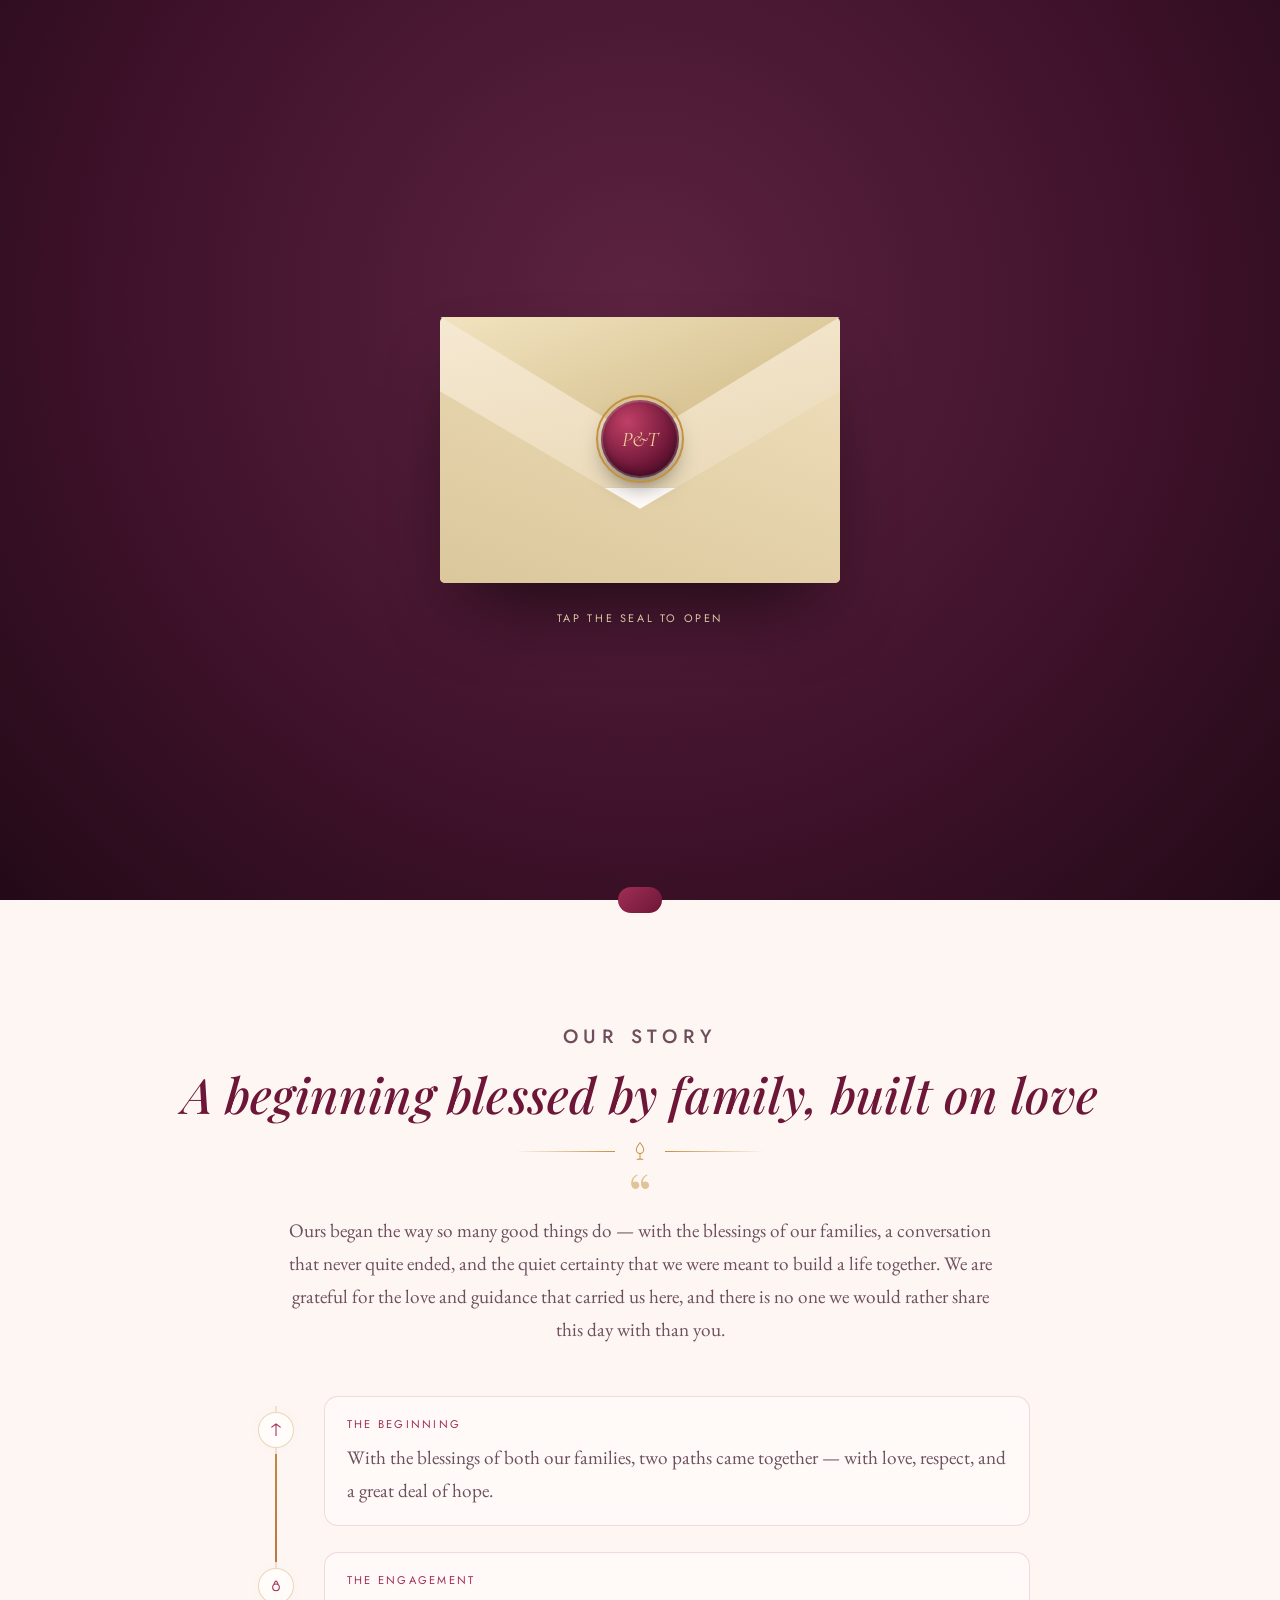
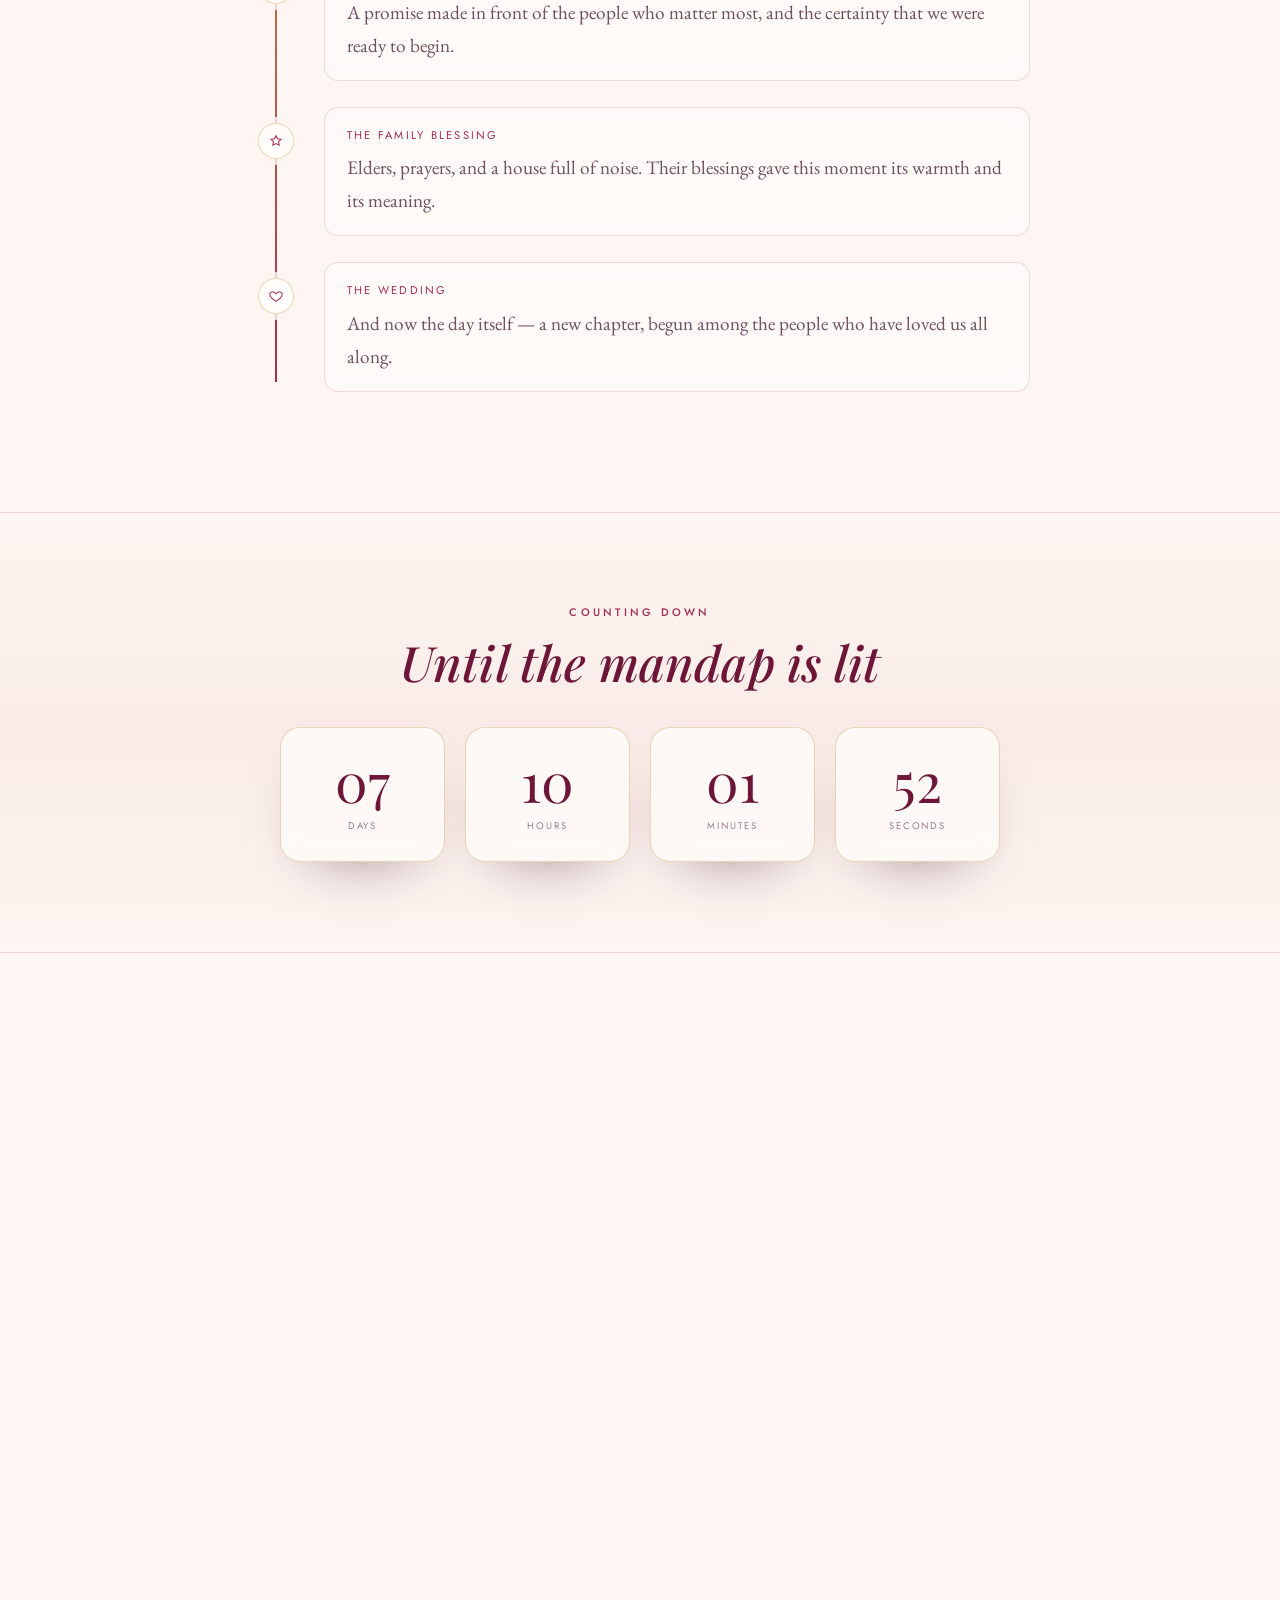
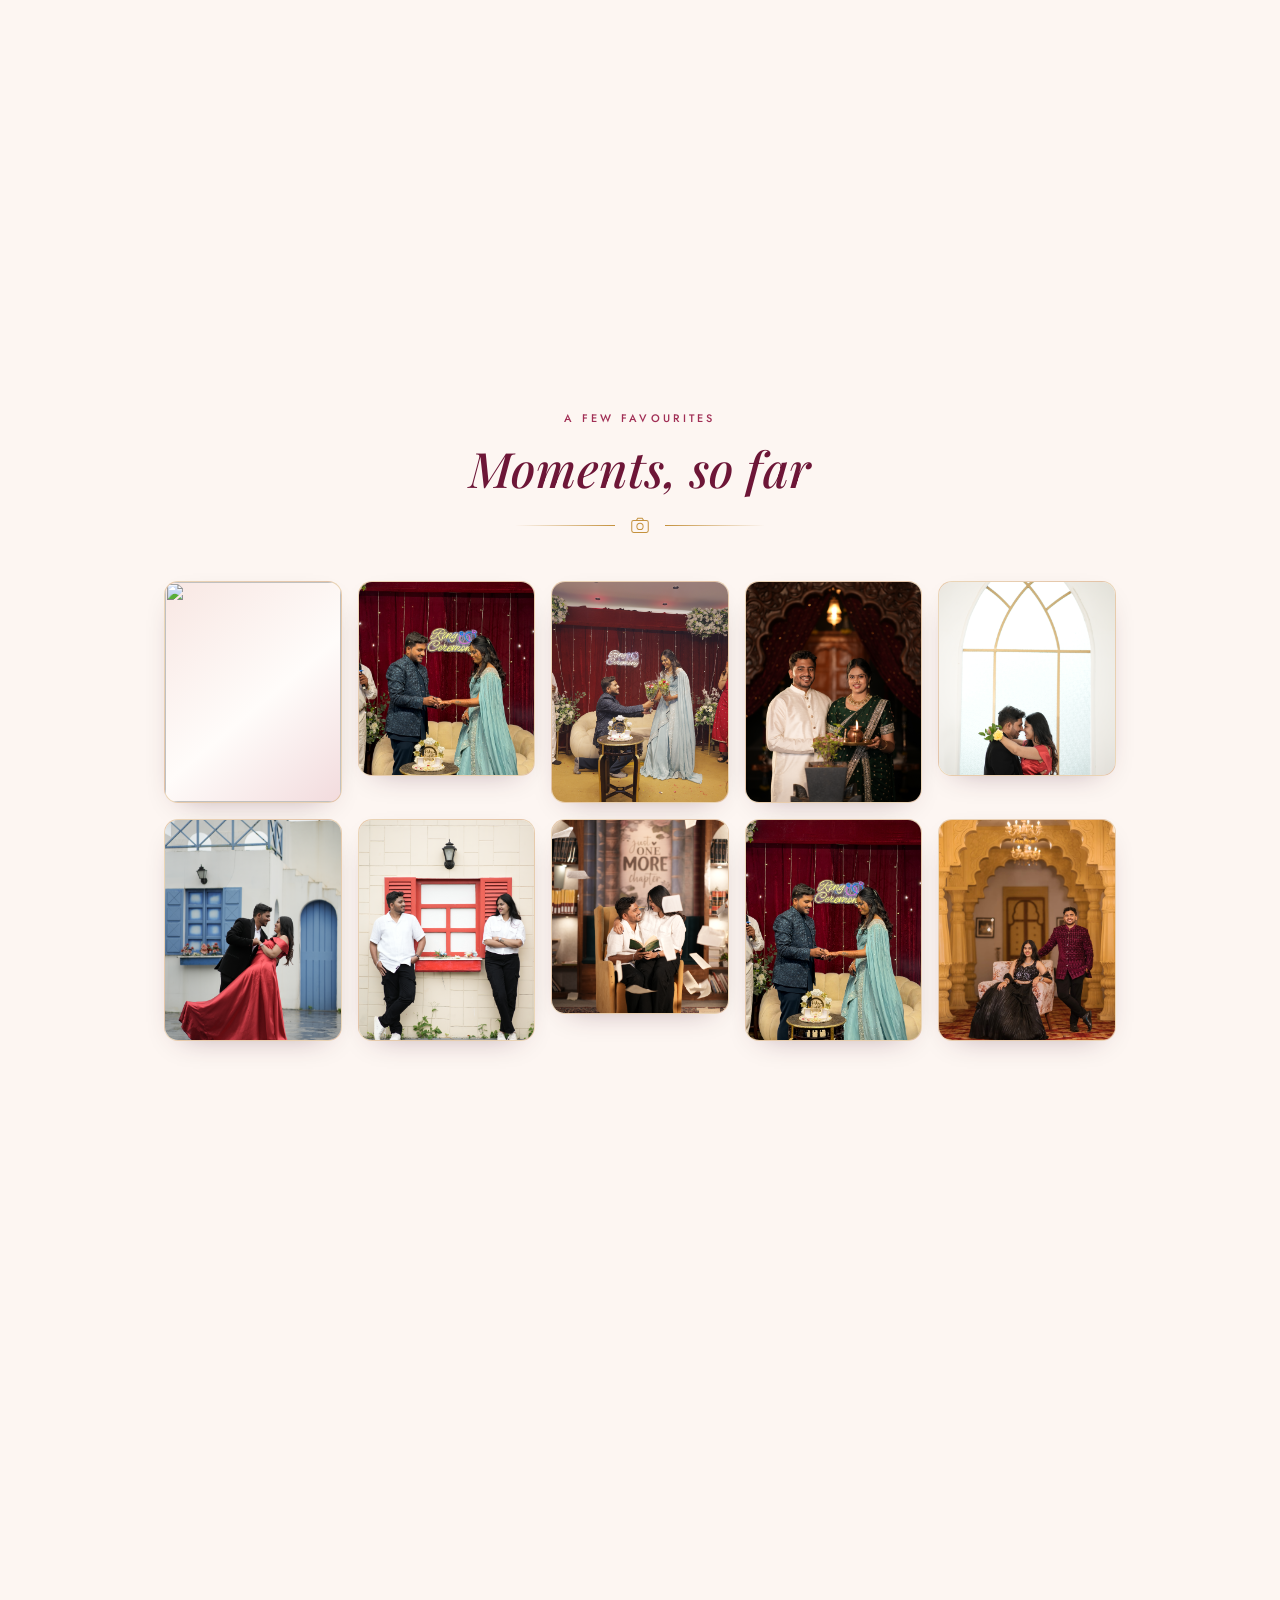
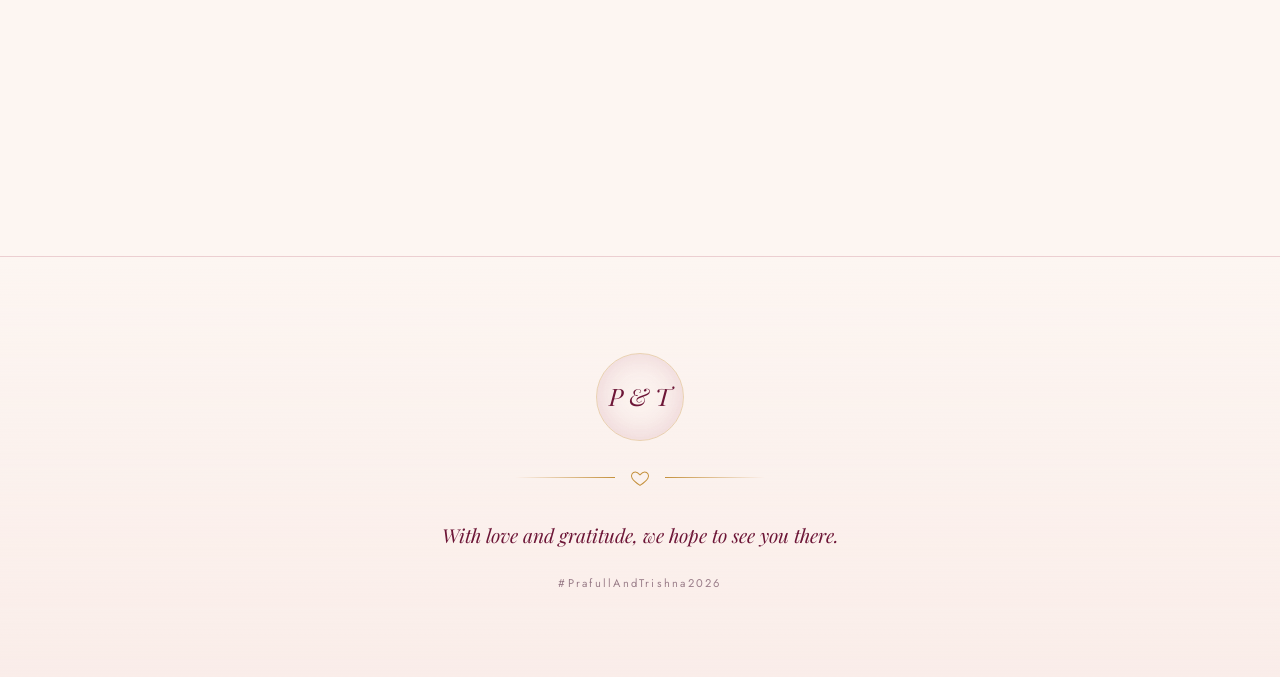
==== commit 99217536: "fixed" ====
--- a/index.html
+++ b/index.html
@@ -227,16 +227,16 @@
 
   <div class="gallery-grid">
     <!-- EDIT: swap the <svg> for <img src="../assets/images/01.jpg" alt=""> -->
-    <div class="photo-frame reveal zoom"><img src="../photos/_DS_8840.JPG"><span data-i18n="photo_caption">Photo</span></div>
-    <div class="photo-frame reveal zoom d1"><img src="../photos/IMG_6208.JPG"><span data-i18n="photo_caption">Photo</span></div>
-    <div class="photo-frame reveal zoom d2"><img src="../photos/_DS_8935.JPG"><span data-i18n="photo_caption">Photo</span></div>
-    <div class="photo-frame reveal zoom"><img src="../photos/A7406899.JPG"><span data-i18n="photo_caption">Photo</span></div>
-    <div class="photo-frame reveal zoom d1"><img src="../photos/A7406988.JPG"><span data-i18n="photo_caption">Photo</span></div>
-    <div class="photo-frame reveal zoom d2"><img src="../photos/A7407016.JPG"><span data-i18n="photo_caption">Photo</span></div>
-    <div class="photo-frame reveal zoom d2"><img src="../photos/A7407135.JPG"><span data-i18n="photo_caption">Photo</span></div>
-    <div class="photo-frame reveal zoom d2"><img src="../photos/A7407211.JPG"><span data-i18n="photo_caption">Photo</span></div>
-    <div class="photo-frame reveal zoom d2"><img src="../photos/IMG_6208.JPG"><span data-i18n="photo_caption">Photo</span></div>
-    <div class="photo-frame reveal zoom d2"><img src="../photos/photo1.jpeg"><span data-i18n="photo_caption">Photo</span></div>
+    <div class="photo-frame reveal zoom"><img src=""><span data-i18n="photo_caption">Photo</span></div>
+    <div class="photo-frame reveal zoom d1"><img src="assets/photos/IMG_6208.JPG"><span data-i18n="photo_caption">Photo</span></div>
+    <div class="photo-frame reveal zoom d2"><img src="assets/photos/_DS_8935.JPG"><span data-i18n="photo_caption">Photo</span></div>
+    <div class="photo-frame reveal zoom d2"><img src="assets/photos/A7406899.JPG"><span data-i18n="photo_caption">Photo</span></div>
+    <div class="photo-frame reveal zoom d1"><img src="assets/photos/A7406988.JPG"><span data-i18n="photo_caption">Photo</span></div>
+    <div class="photo-frame reveal zoom d2"><img src="assets/photos/A7407016.JPG"><span data-i18n="photo_caption">Photo</span></div>
+    <div class="photo-frame reveal zoom d2"><img src="assets/photos/A7407135.JPG"><span data-i18n="photo_caption">Photo</span></div>
+    <div class="photo-frame reveal zoom d2"><img src="assets/photos/A7407211.JPG"><span data-i18n="photo_caption">Photo</span></div>
+    <div class="photo-frame reveal zoom d2"><img src="assets/photos/IMG_6208.JPG"><span data-i18n="photo_caption">Photo</span></div>
+    <div class="photo-frame reveal zoom d2"><img src="assets/photos/photo1.jpeg"><span data-i18n="photo_caption">Photo</span></div>
   </div>
 </section>
 
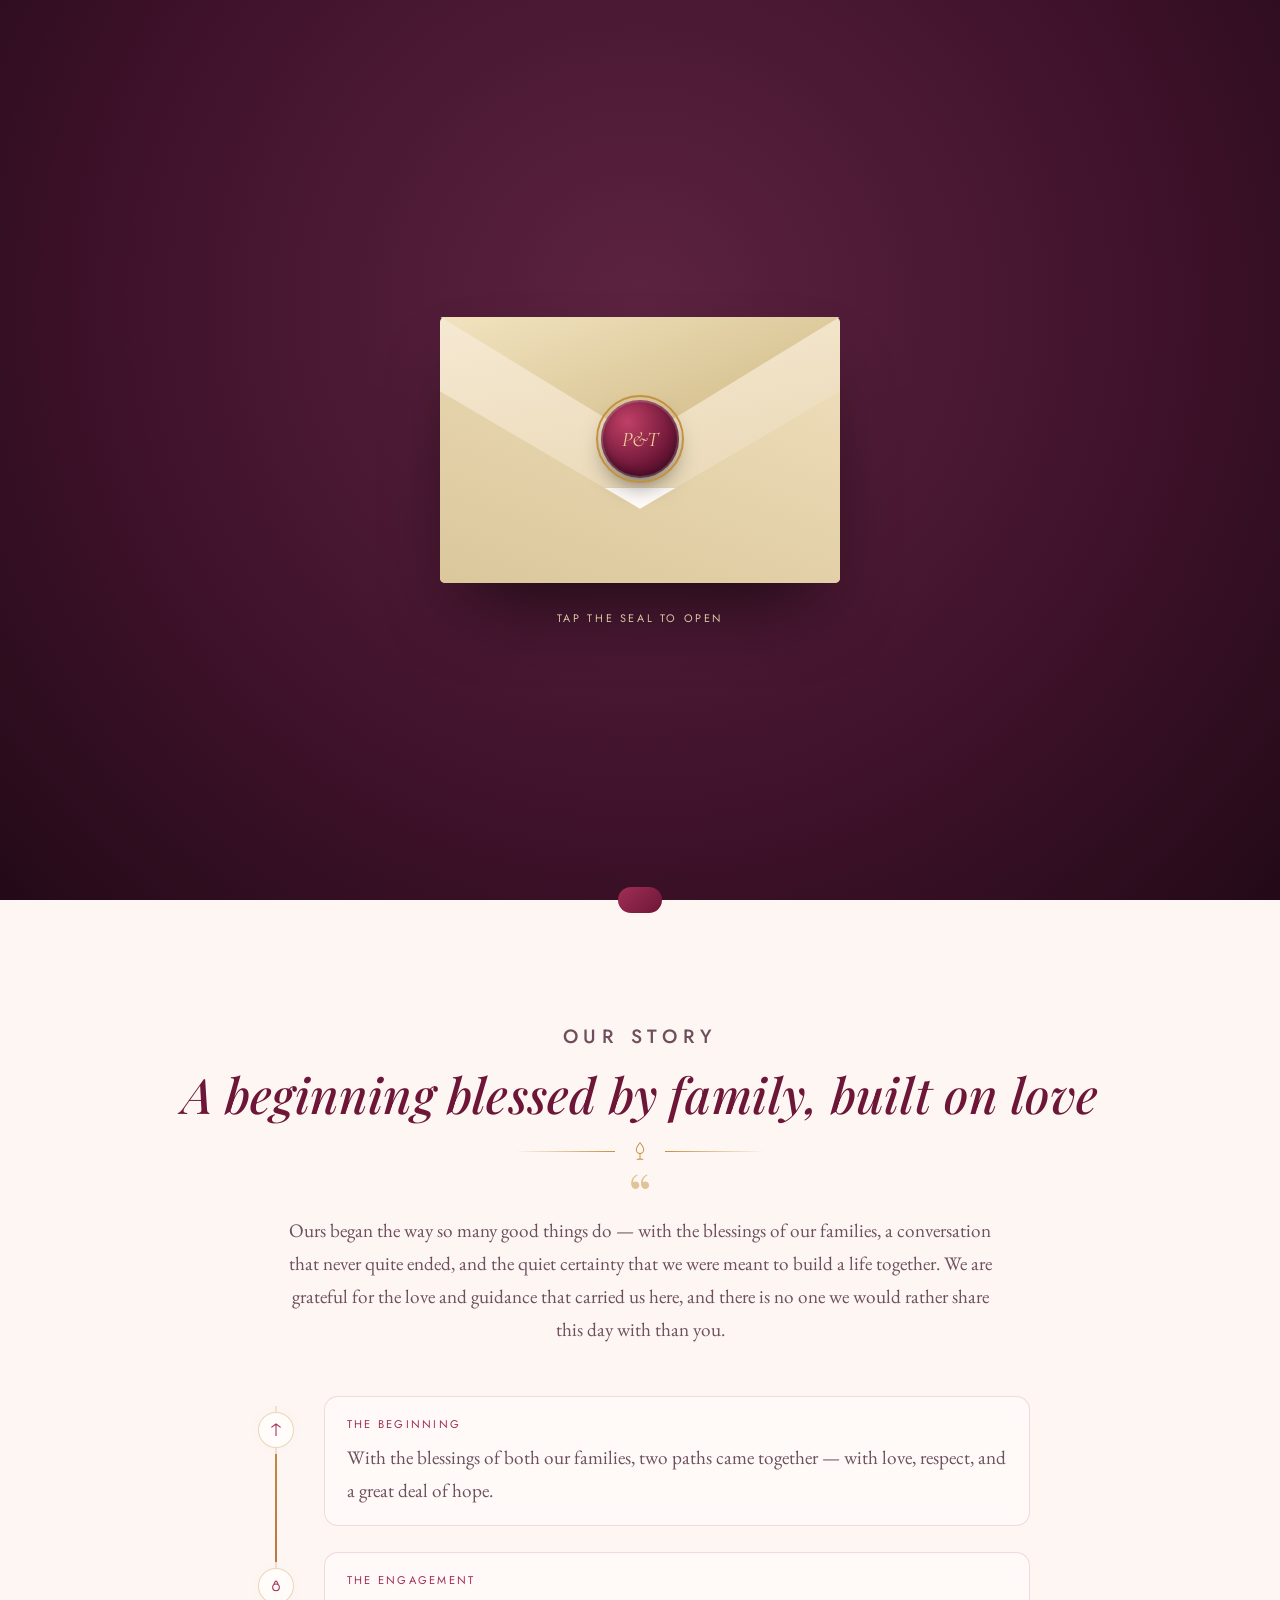
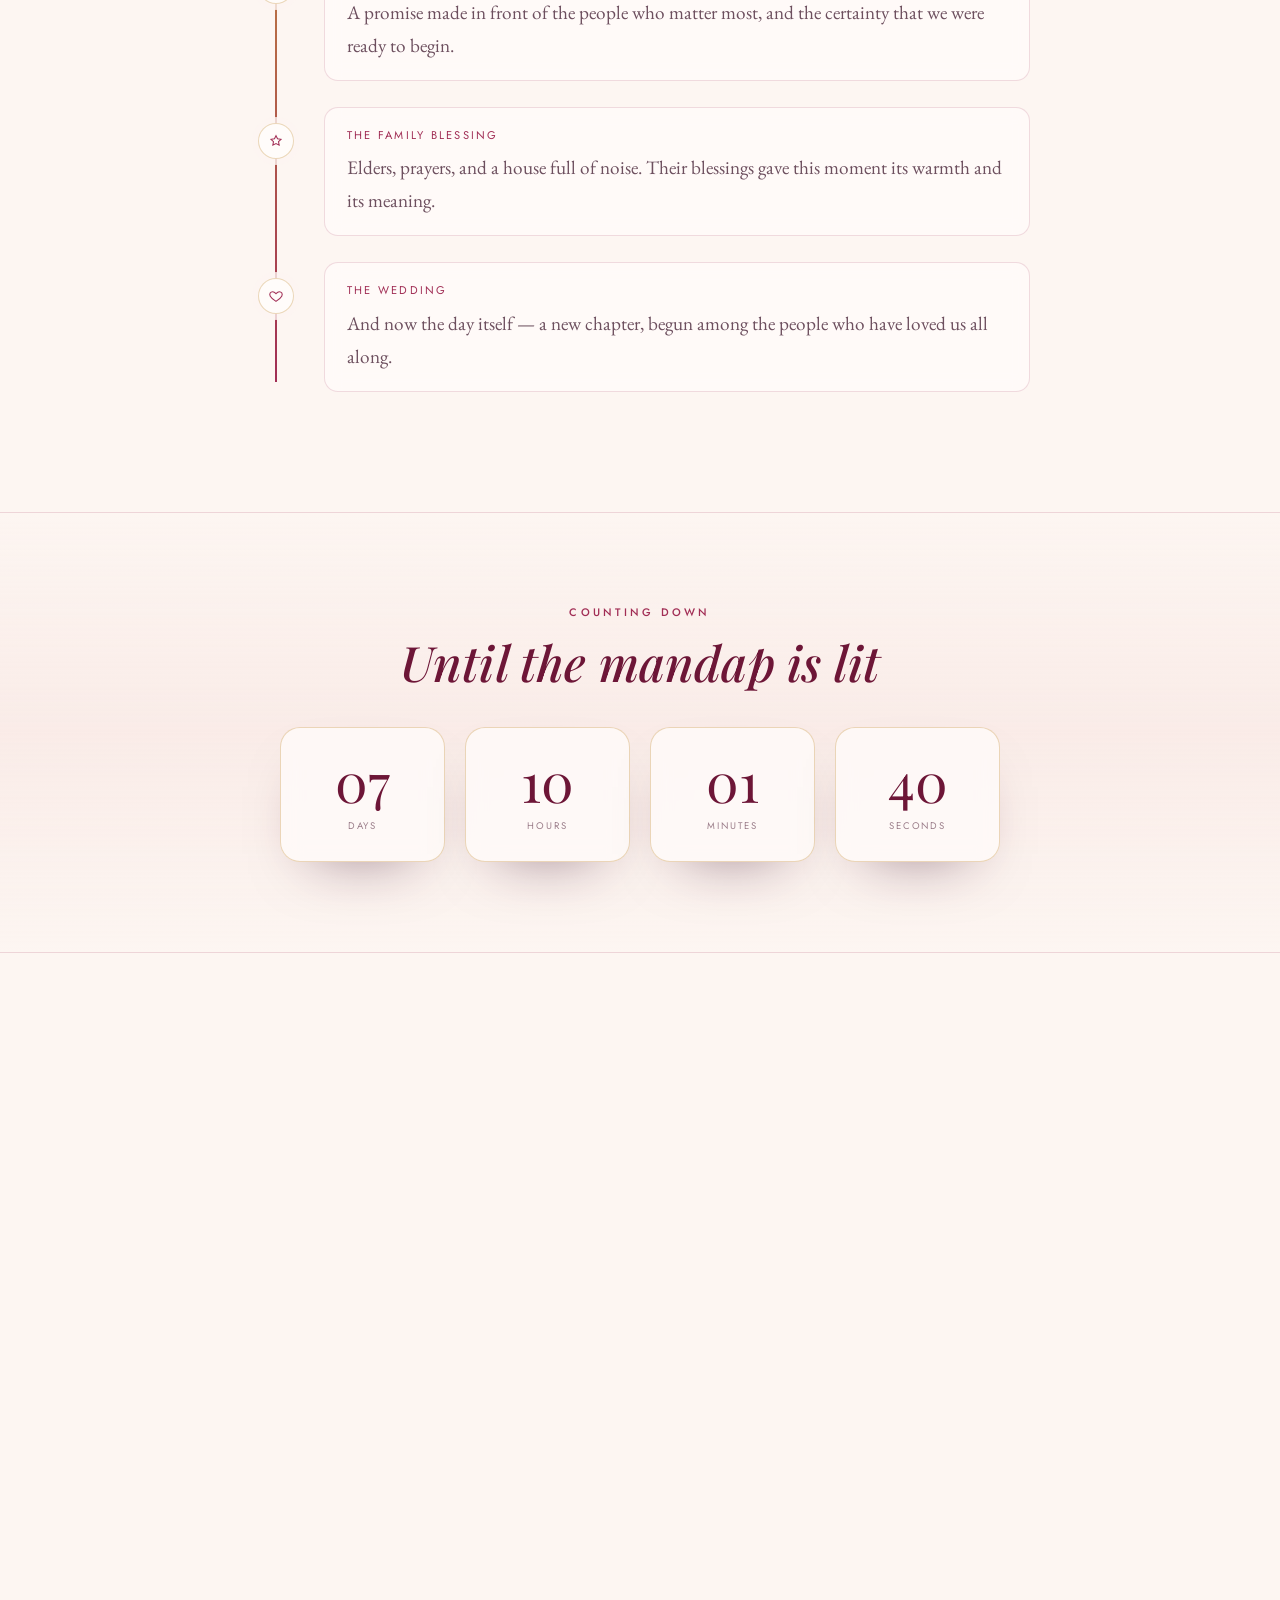
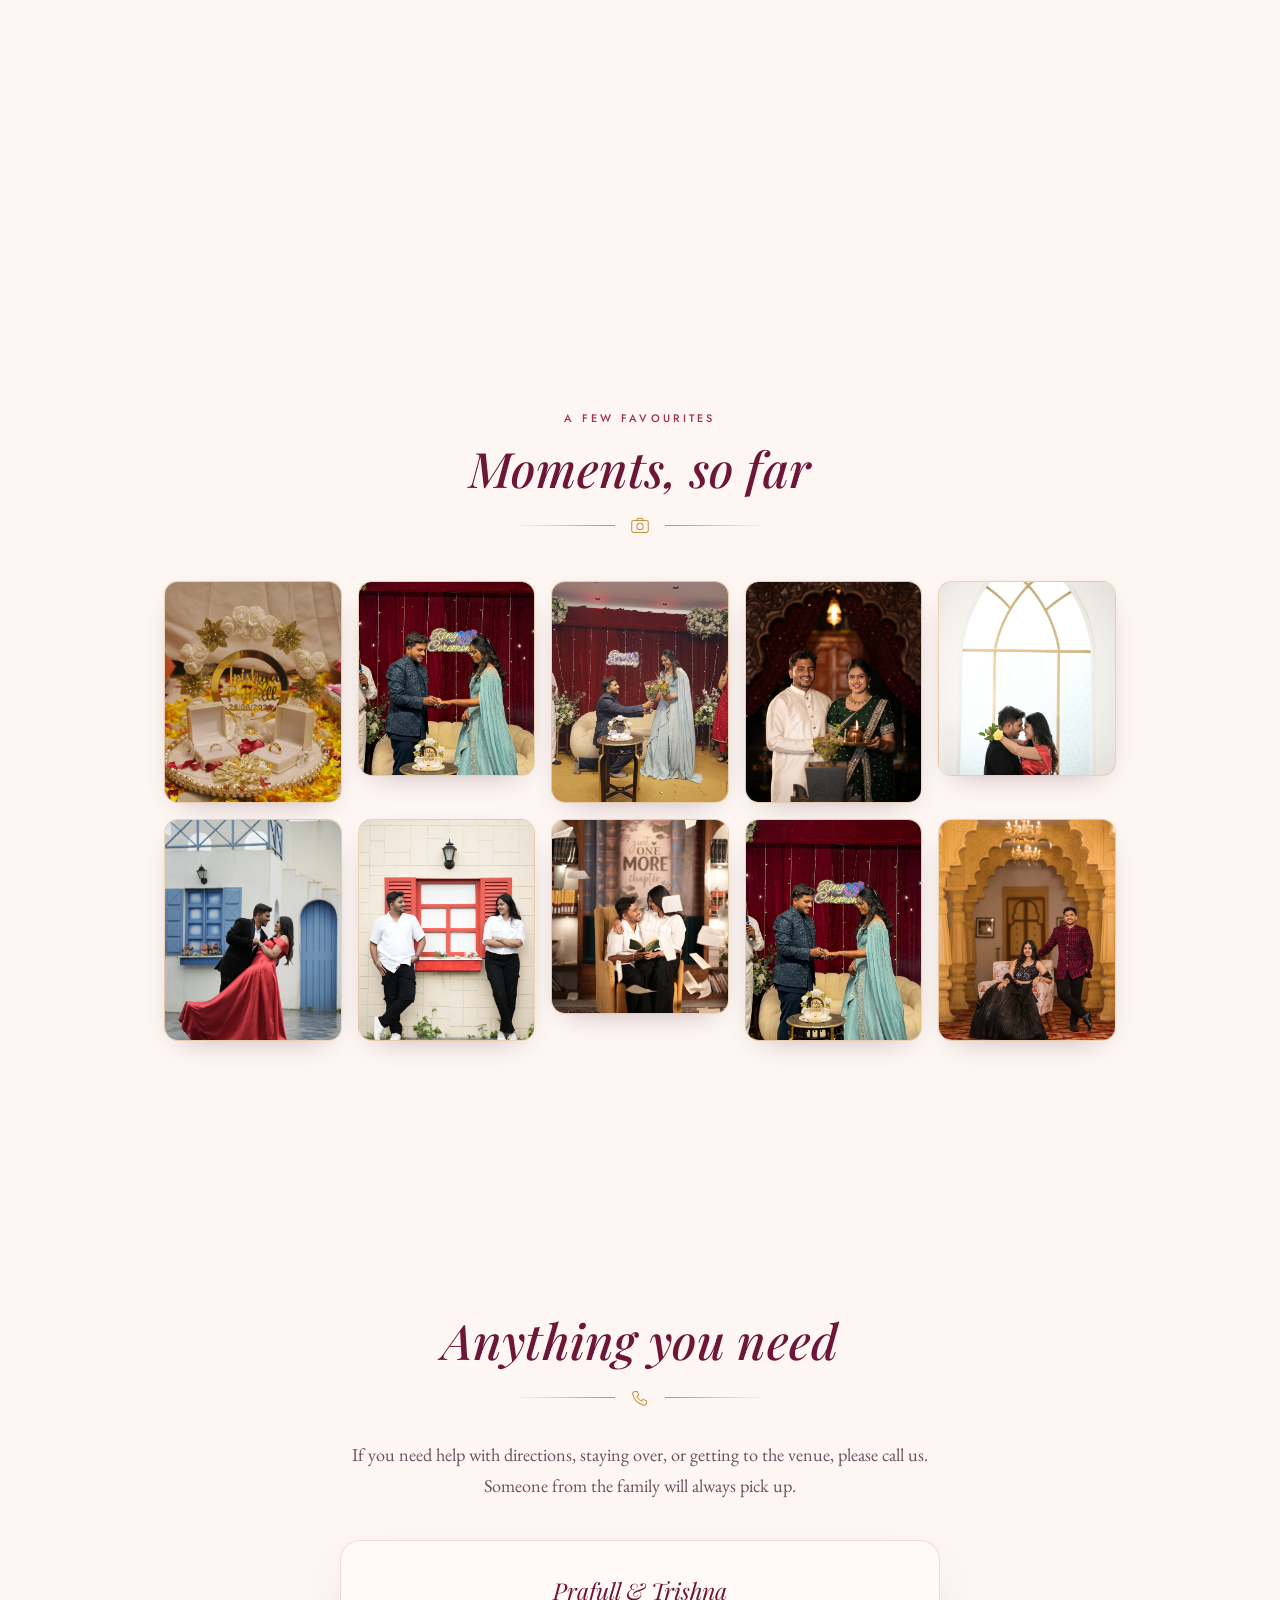
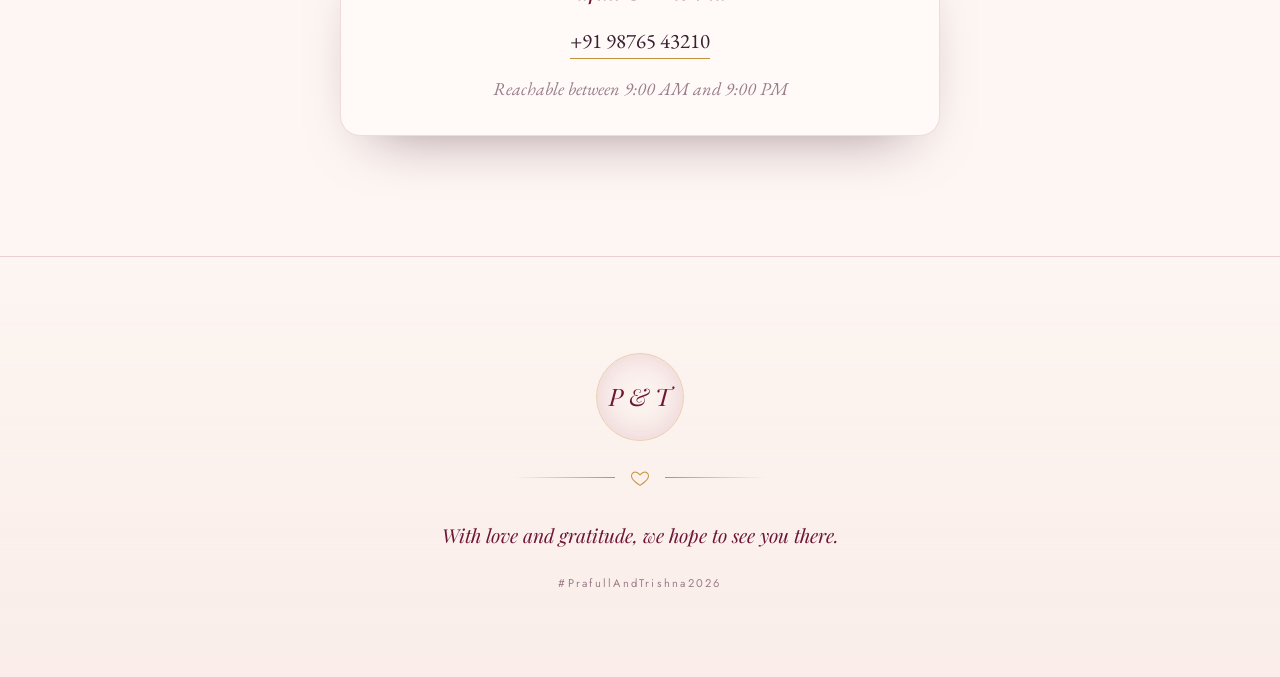
==== commit 233a0d33: "updated index.html" ====
--- a/index.html
+++ b/index.html
@@ -227,7 +227,7 @@
 
   <div class="gallery-grid">
     <!-- EDIT: swap the <svg> for <img src="../assets/images/01.jpg" alt=""> -->
-    <div class="photo-frame reveal zoom"><img src=""><span data-i18n="photo_caption">Photo</span></div>
+    <div class="photo-frame reveal zoom d1"><img src="assets/photos/_DS_8840.JPG"><span data-i18n="photo_caption">Photo</span></div>
     <div class="photo-frame reveal zoom d1"><img src="assets/photos/IMG_6208.JPG"><span data-i18n="photo_caption">Photo</span></div>
     <div class="photo-frame reveal zoom d2"><img src="assets/photos/_DS_8935.JPG"><span data-i18n="photo_caption">Photo</span></div>
     <div class="photo-frame reveal zoom d2"><img src="assets/photos/A7406899.JPG"><span data-i18n="photo_caption">Photo</span></div>
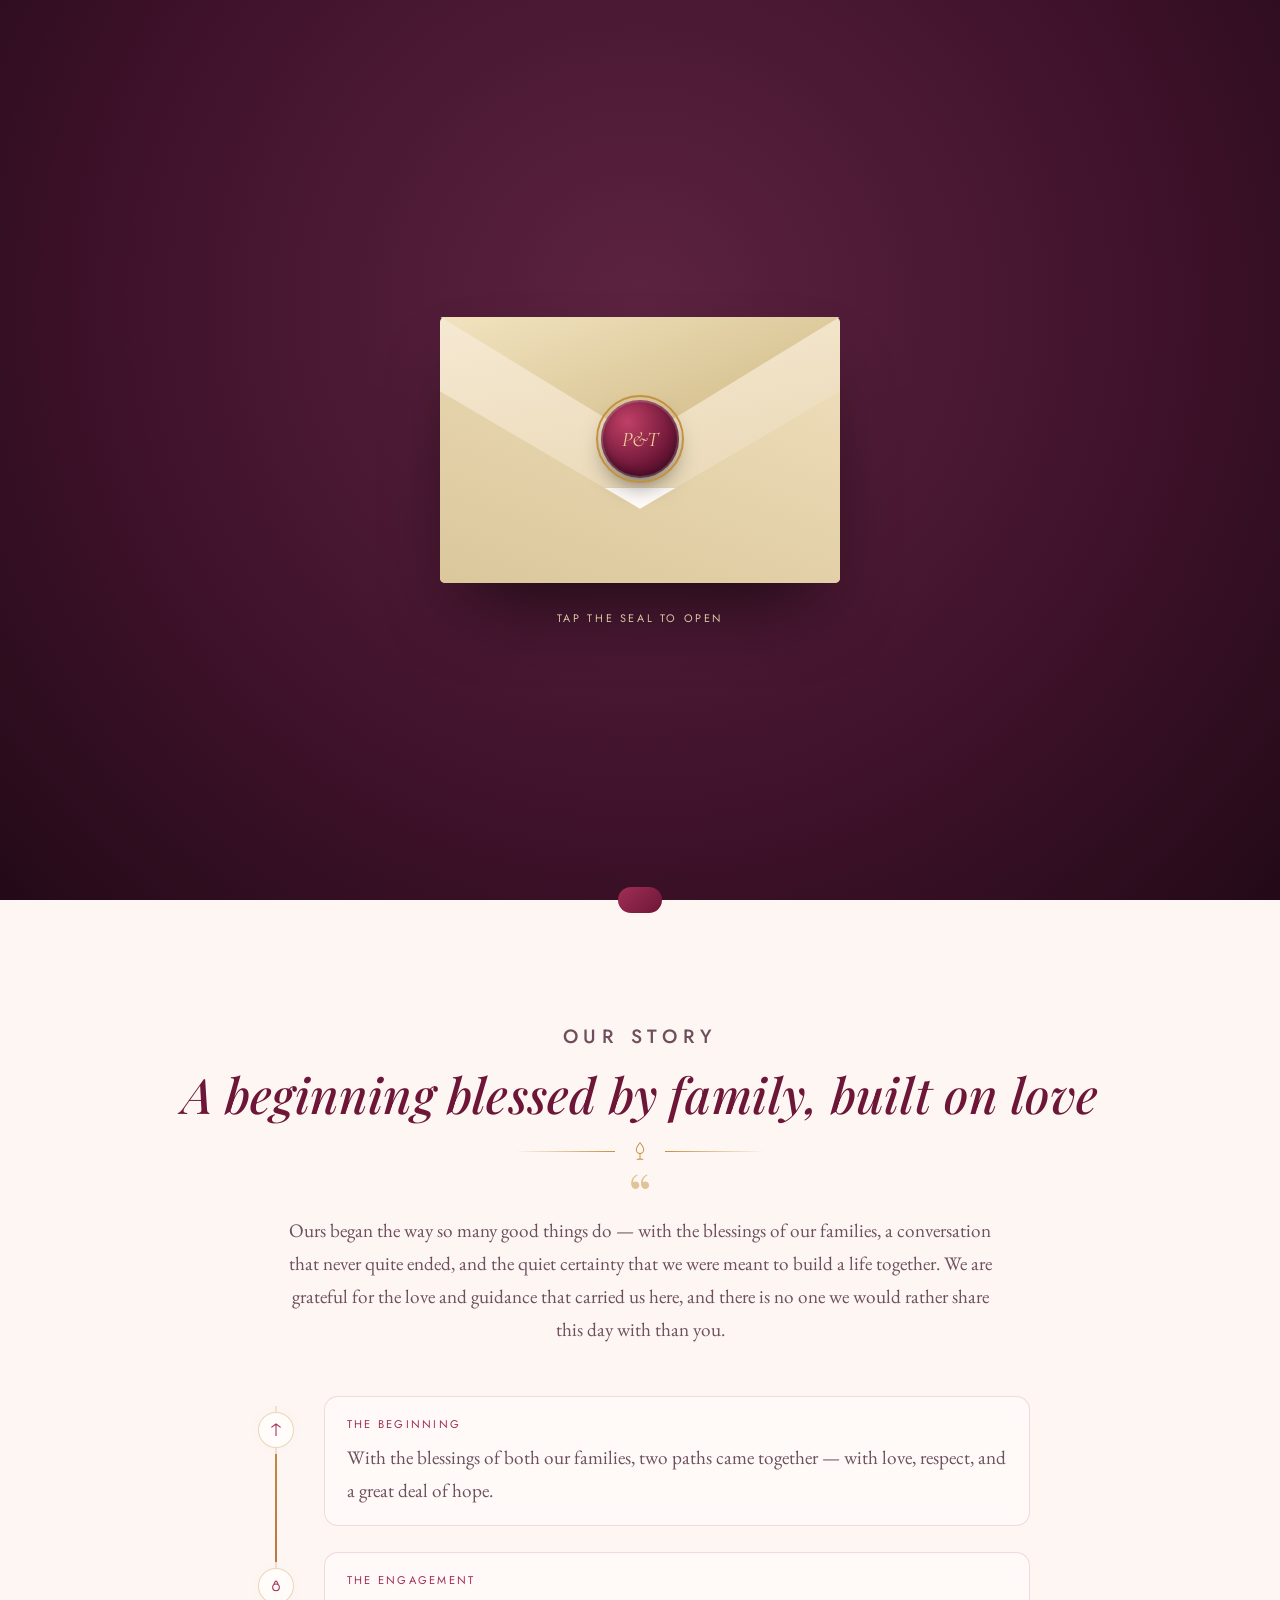
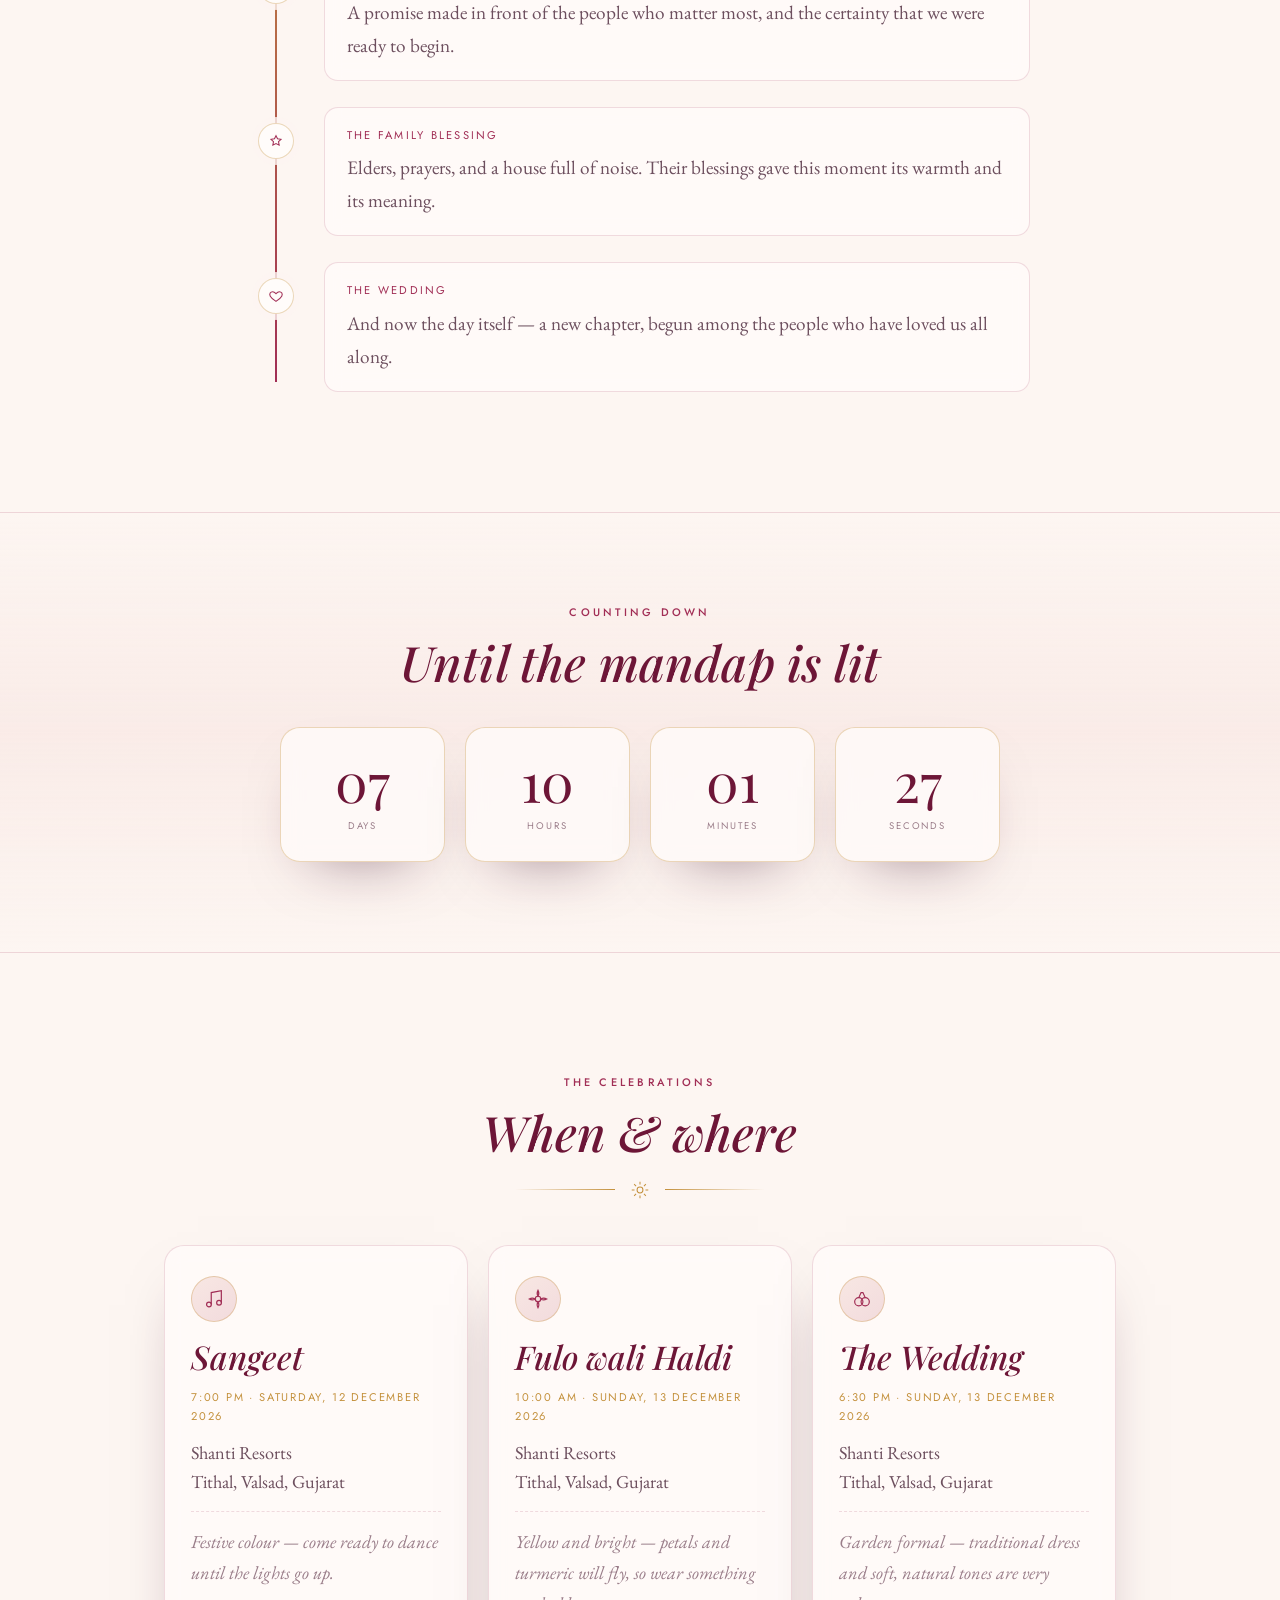
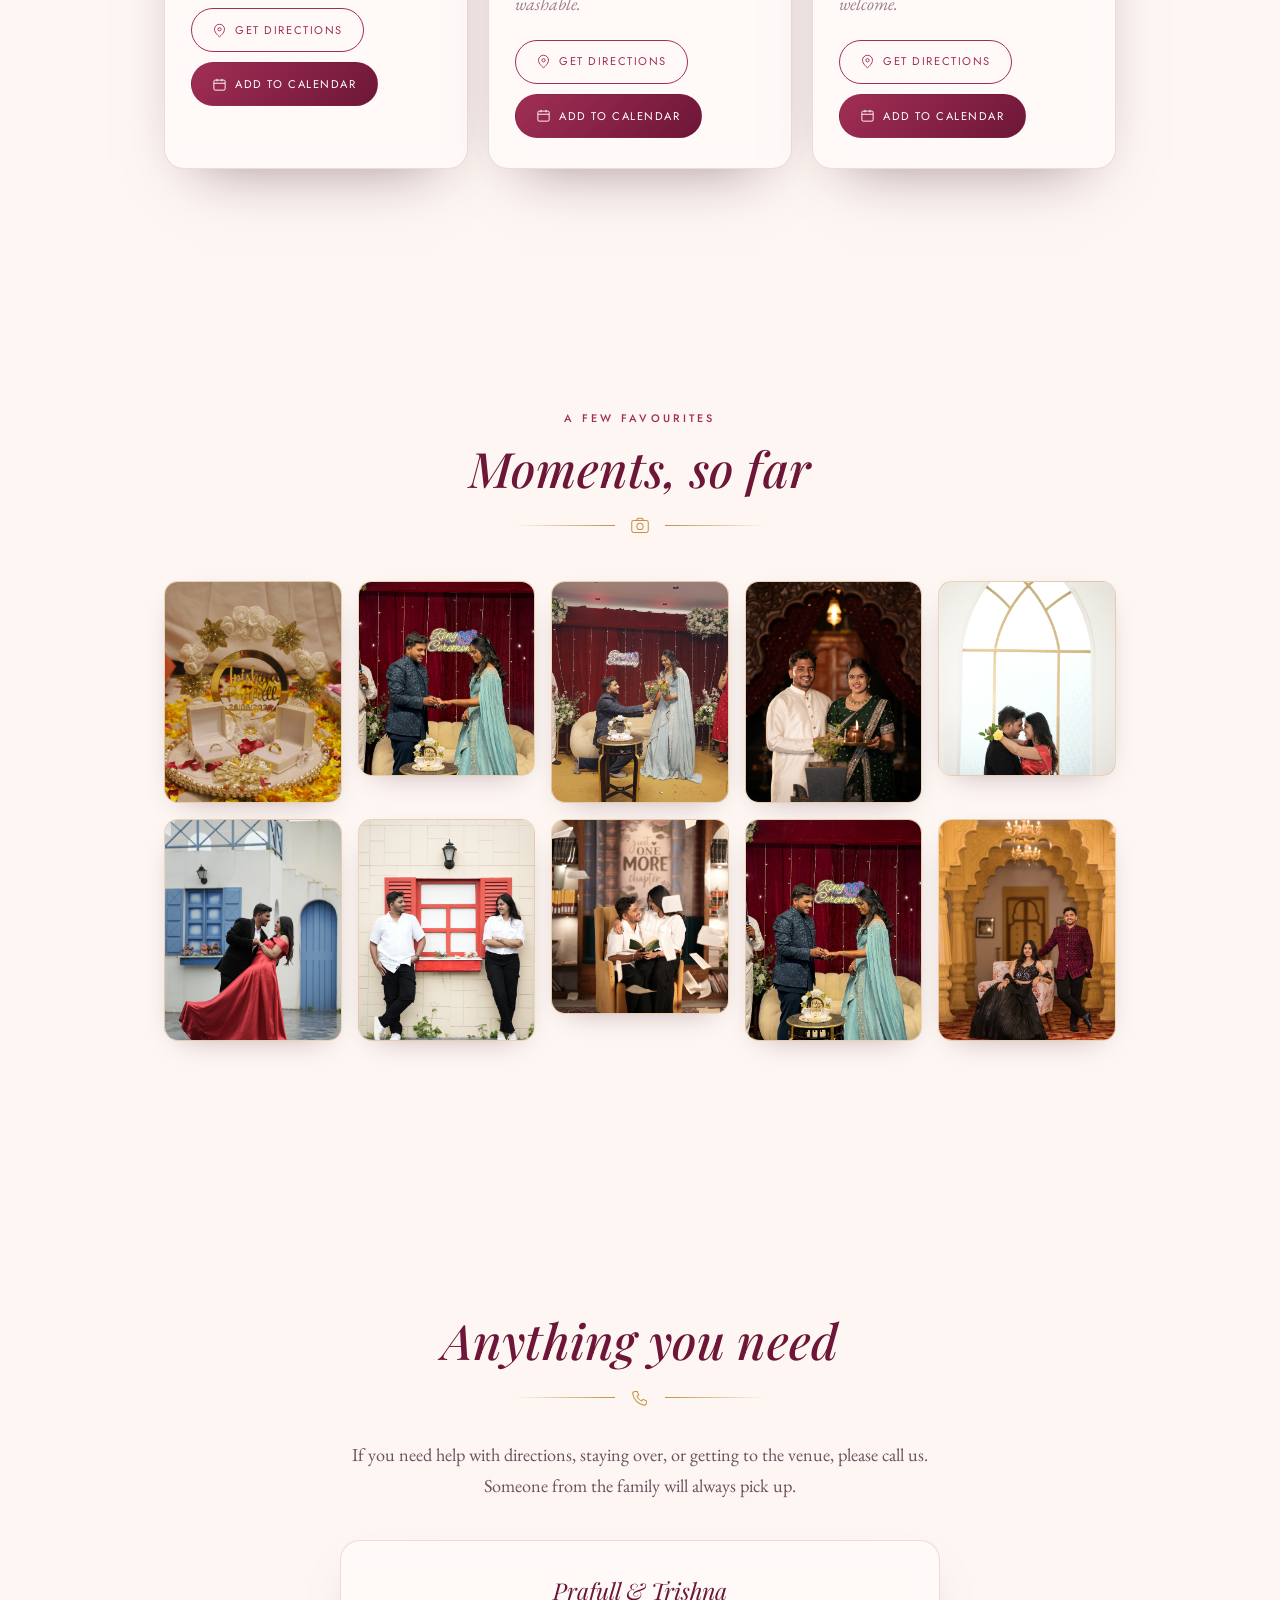
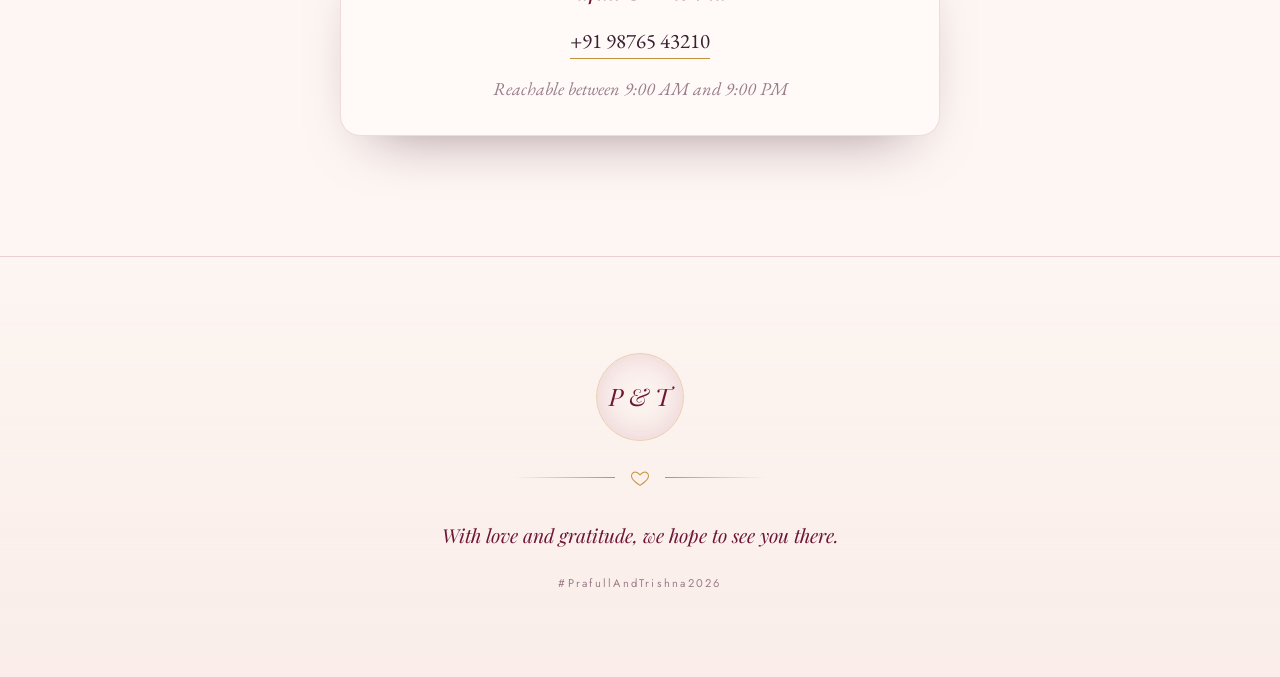
==== commit 73d56d5a: "fixed texts" ====
--- a/index.html
+++ b/index.html
@@ -163,7 +163,7 @@
       <h3 data-i18n="sangeet_title">Sangeet</h3>
       <p class="when" data-i18n="sangeet_when">7:00 PM · Saturday, 12 December 2026</p>
       <address data-i18n="sangeet_where">Shanti Resorts<br>Tithal, Valsad, Gujarat</address>
-      <p class="dress" data-i18n="sangeet_dress">Festive colour — come ready to dance.</p>
+      <p class="dress" data-i18n="sangeet_dress">Cocktail Night — come ready to dance.</p>
       <div class="card-actions">
         <a class="btn" href="https://maps.app.goo.gl/tDjx9TA8eJiCaHVD9" target="_blank" rel="noopener">
           <svg viewBox="0 0 24 24" fill="none" stroke="currentColor" stroke-width="1.5"><path d="M20 10c0 6-8 12-8 12s-8-6-8-12a8 8 0 1116 0z"/><circle cx="12" cy="10" r="2.6"/></svg>
@@ -181,7 +181,7 @@
       <h3 data-i18n="haldi_title">Fulo wali Haldi</h3>
       <p class="when" data-i18n="haldi_when">10:00 AM · Sunday, 13 December 2026</p>
       <address data-i18n="haldi_where">Shanti Resorts<br>Tithal, Valsad, Gujarat</address>
-      <p class="dress" data-i18n="haldi_dress">Yellow and bright — wear something washable.</p>
+      <p class="dress" data-i18n="haldi_dress">Bright festive color — wear something washable.</p>
       <div class="card-actions">
         <a class="btn" href="https://maps.app.goo.gl/tDjx9TA8eJiCaHVD9" target="_blank" rel="noopener">
           <svg viewBox="0 0 24 24" fill="none" stroke="currentColor" stroke-width="1.5"><path d="M20 10c0 6-8 12-8 12s-8-6-8-12a8 8 0 1116 0z"/><circle cx="12" cy="10" r="2.6"/></svg>
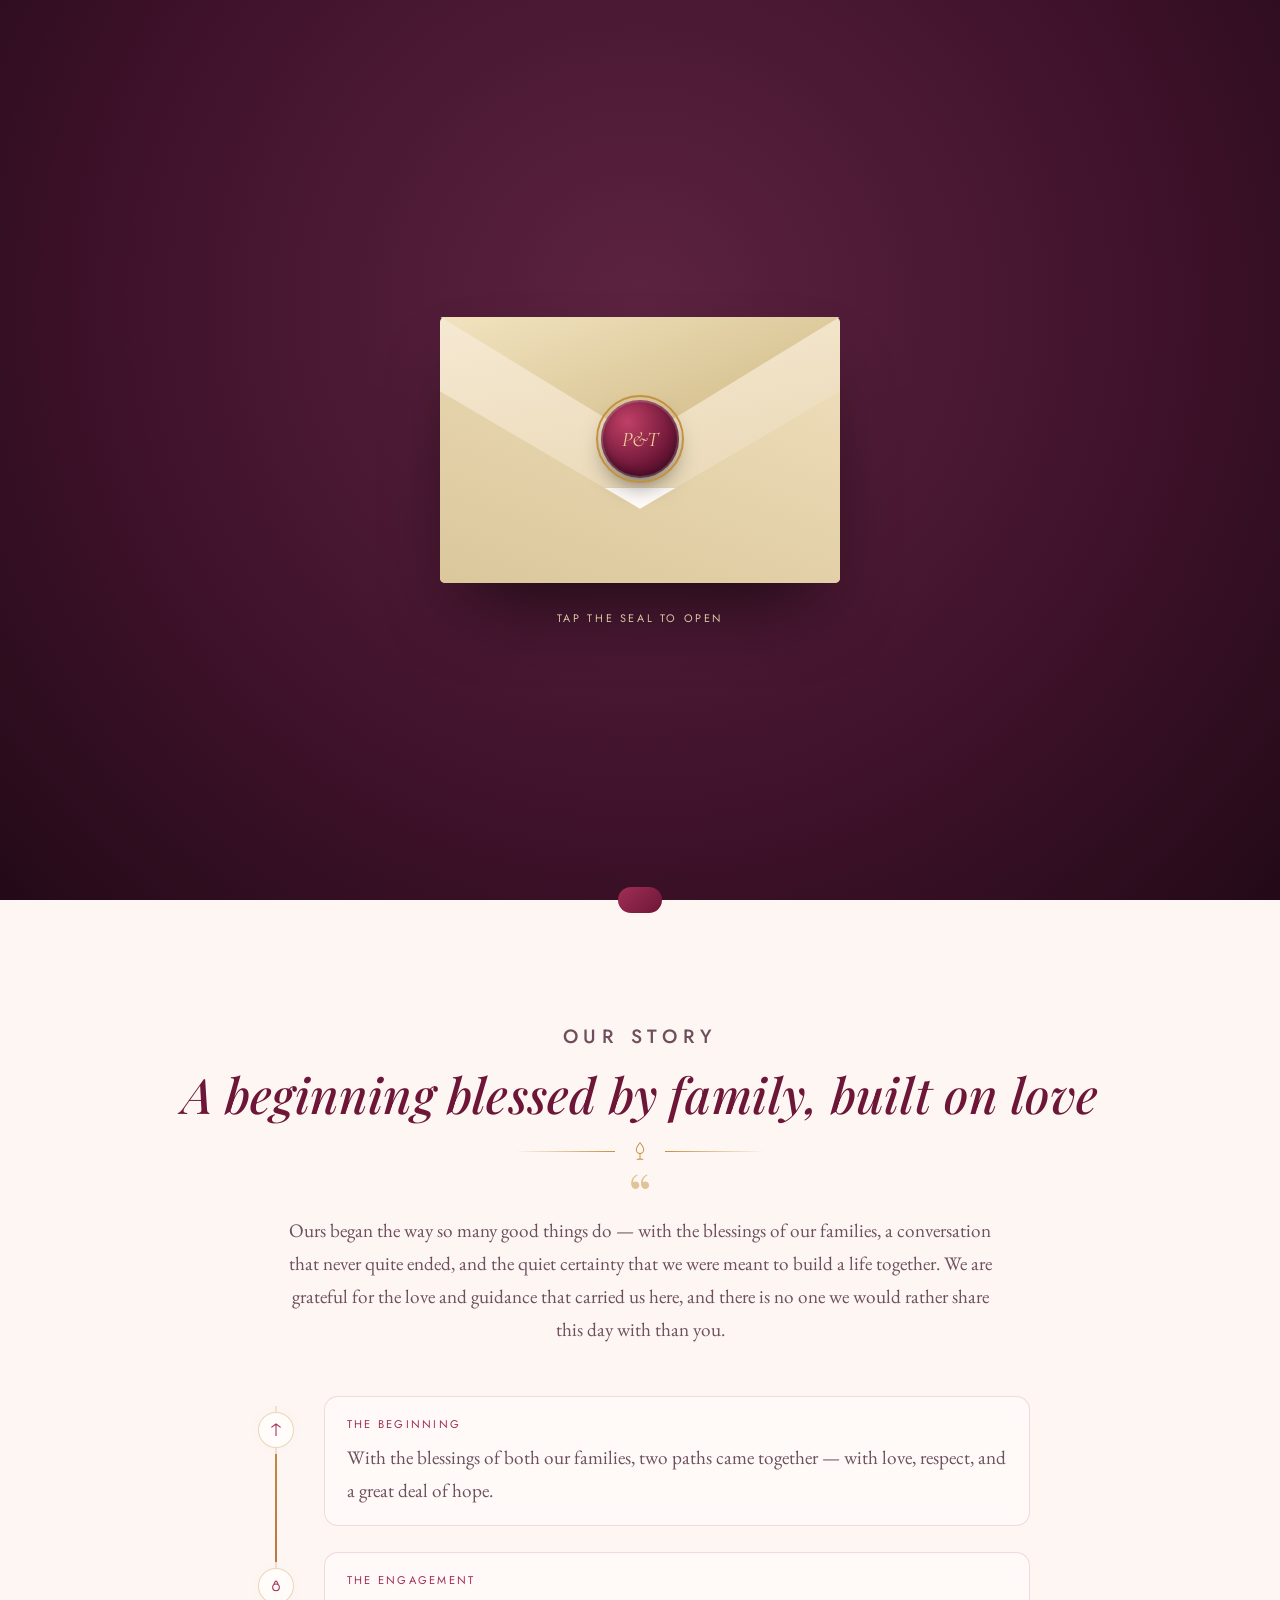
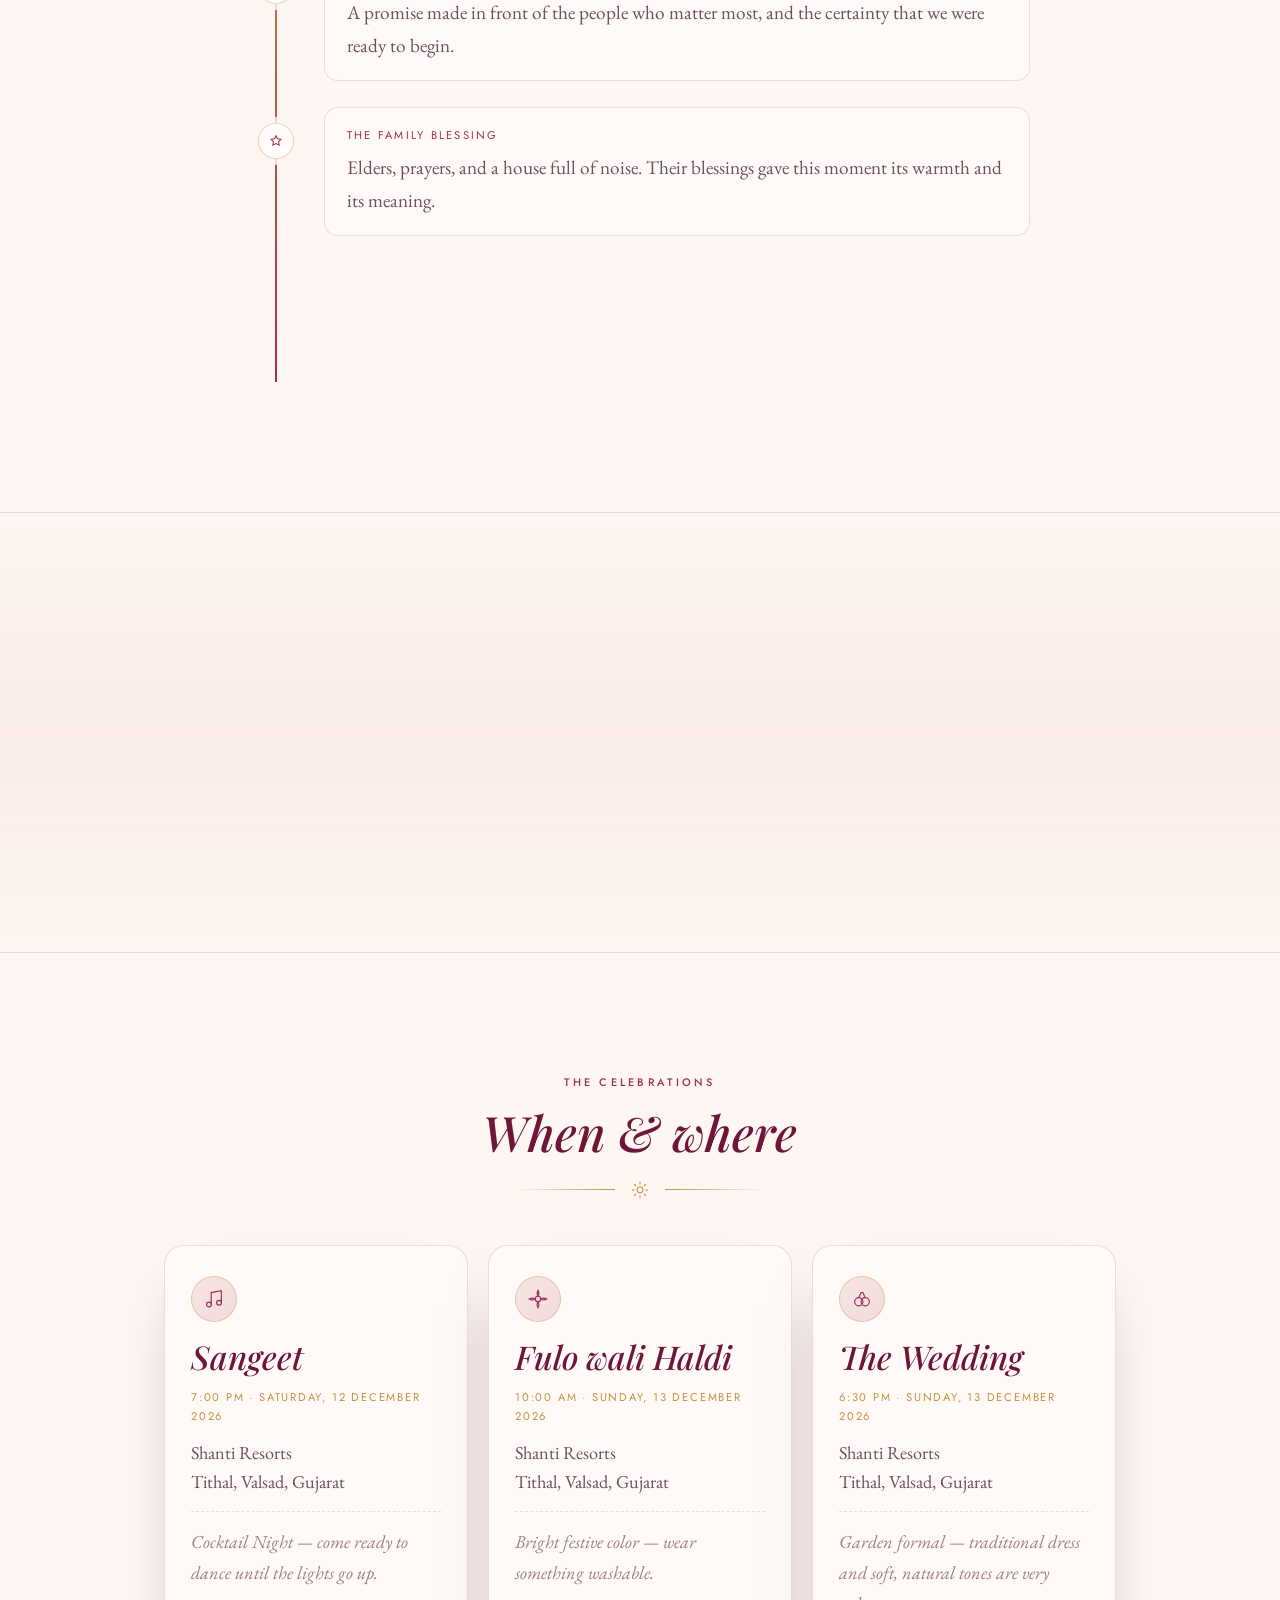
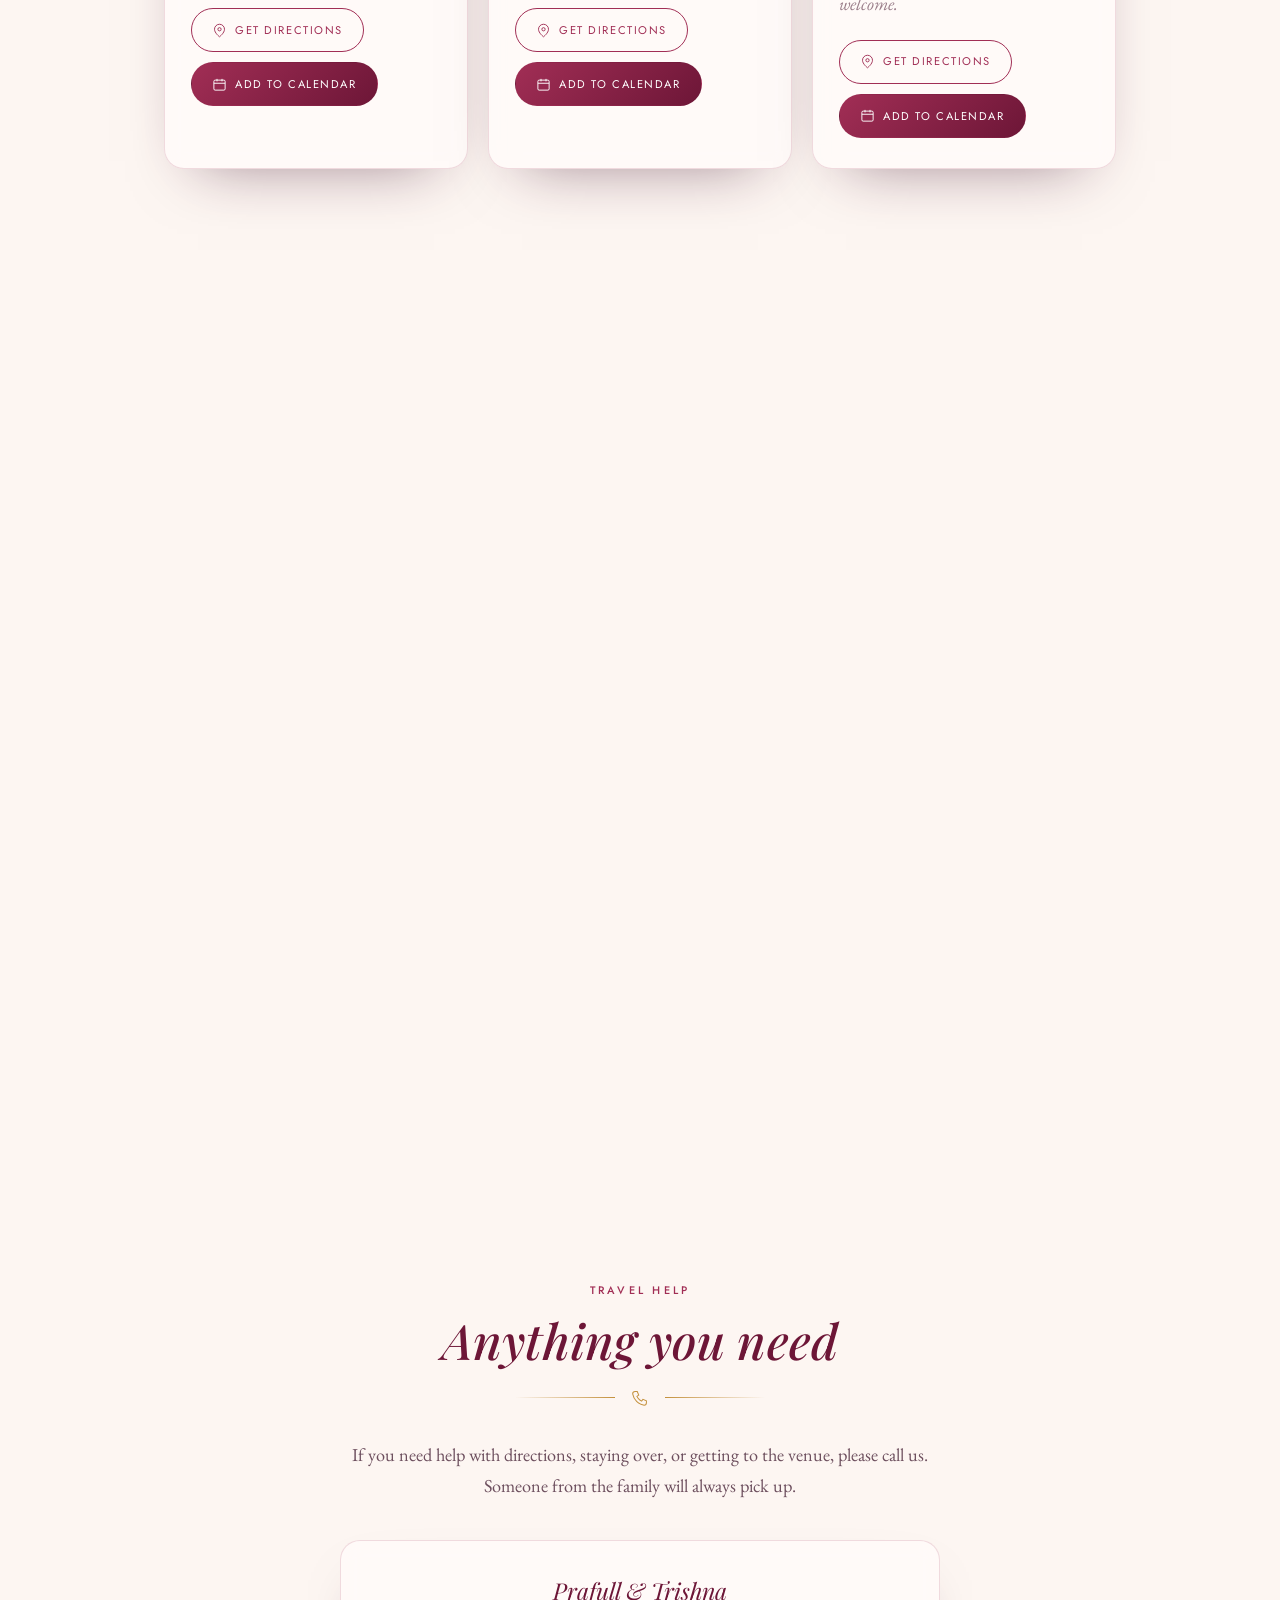
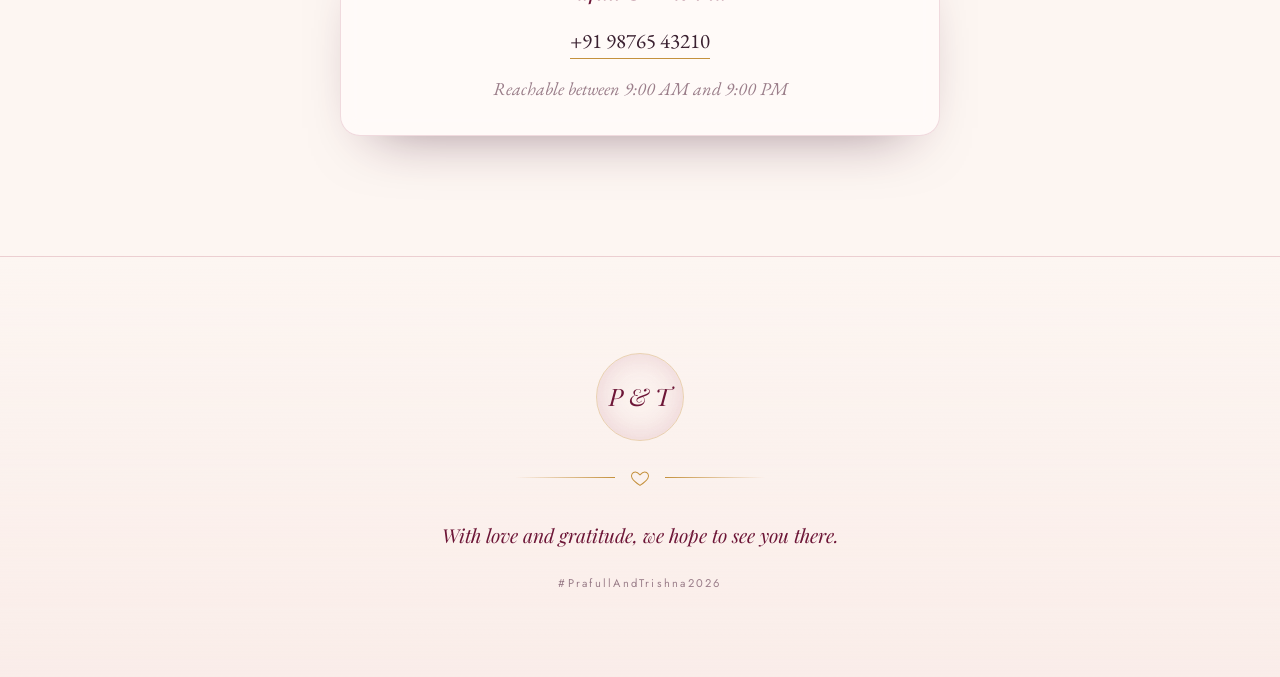
==== commit ba304b71: "changed photo" ====
--- a/index.html
+++ b/index.html
@@ -235,7 +235,7 @@
     <div class="photo-frame reveal zoom d2"><img src="assets/photos/A7407016.JPG"><span data-i18n="photo_caption">Photo</span></div>
     <div class="photo-frame reveal zoom d2"><img src="assets/photos/A7407135.JPG"><span data-i18n="photo_caption">Photo</span></div>
     <div class="photo-frame reveal zoom d2"><img src="assets/photos/A7407211.JPG"><span data-i18n="photo_caption">Photo</span></div>
-    <div class="photo-frame reveal zoom d2"><img src="assets/photos/IMG_6208.JPG"><span data-i18n="photo_caption">Photo</span></div>
+    <div class="photo-frame reveal zoom d2"><img src="assets/photos/_DS_8930.JPG"><span data-i18n="photo_caption">Photo</span></div>
     <div class="photo-frame reveal zoom d2"><img src="assets/photos/photo1.jpeg"><span data-i18n="photo_caption">Photo</span></div>
   </div>
 </section>
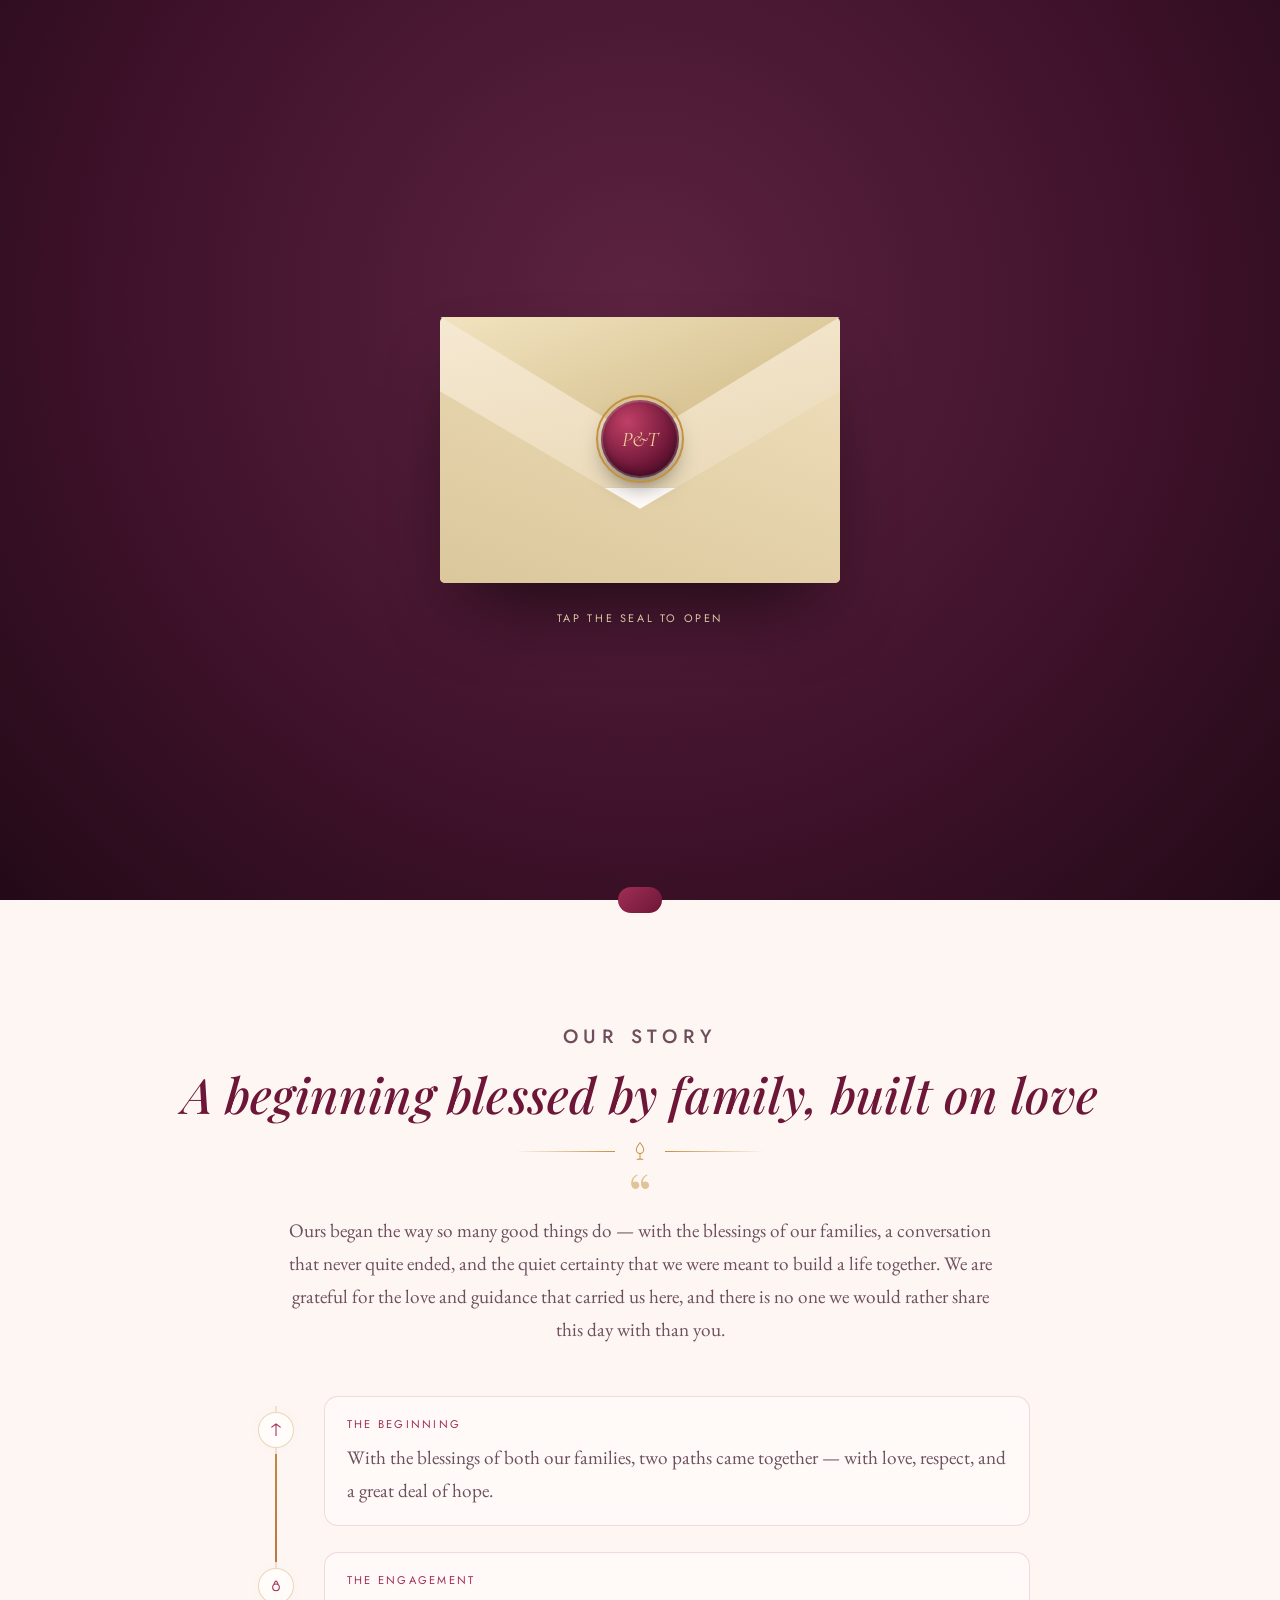
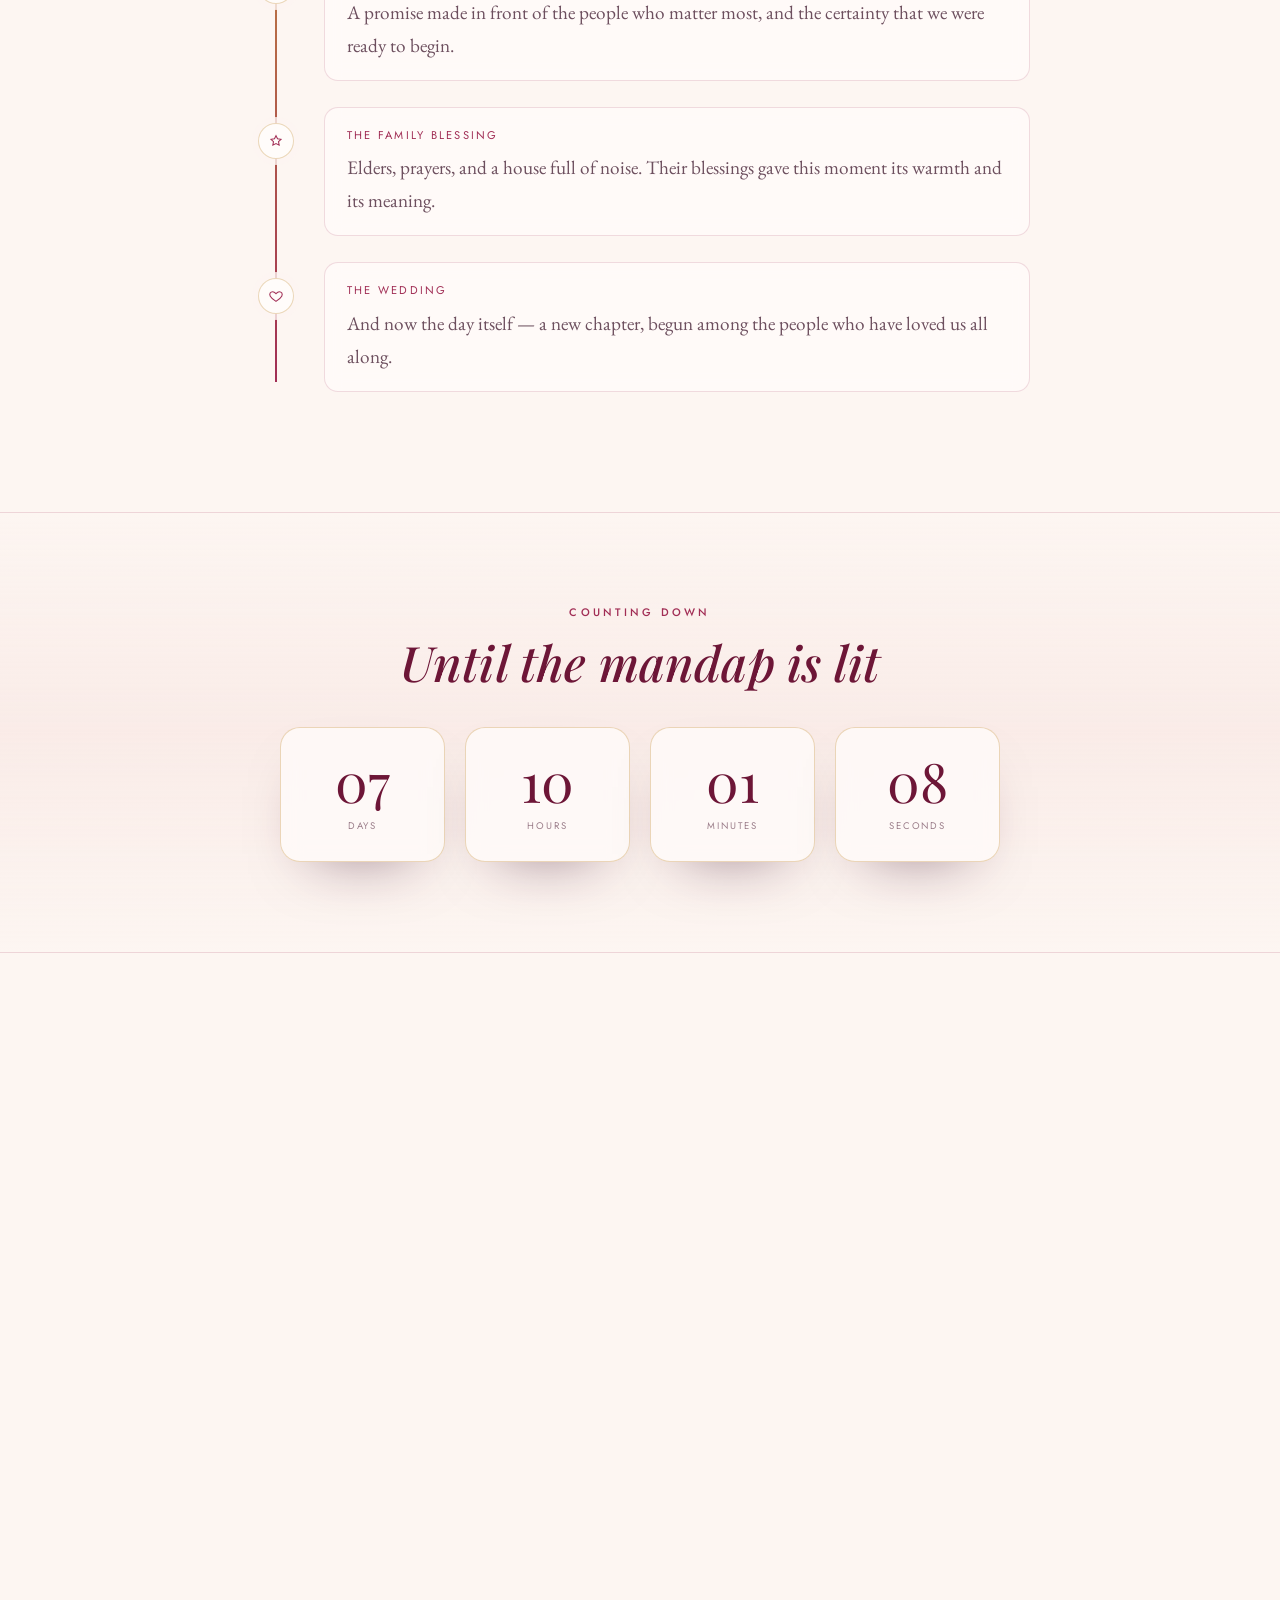
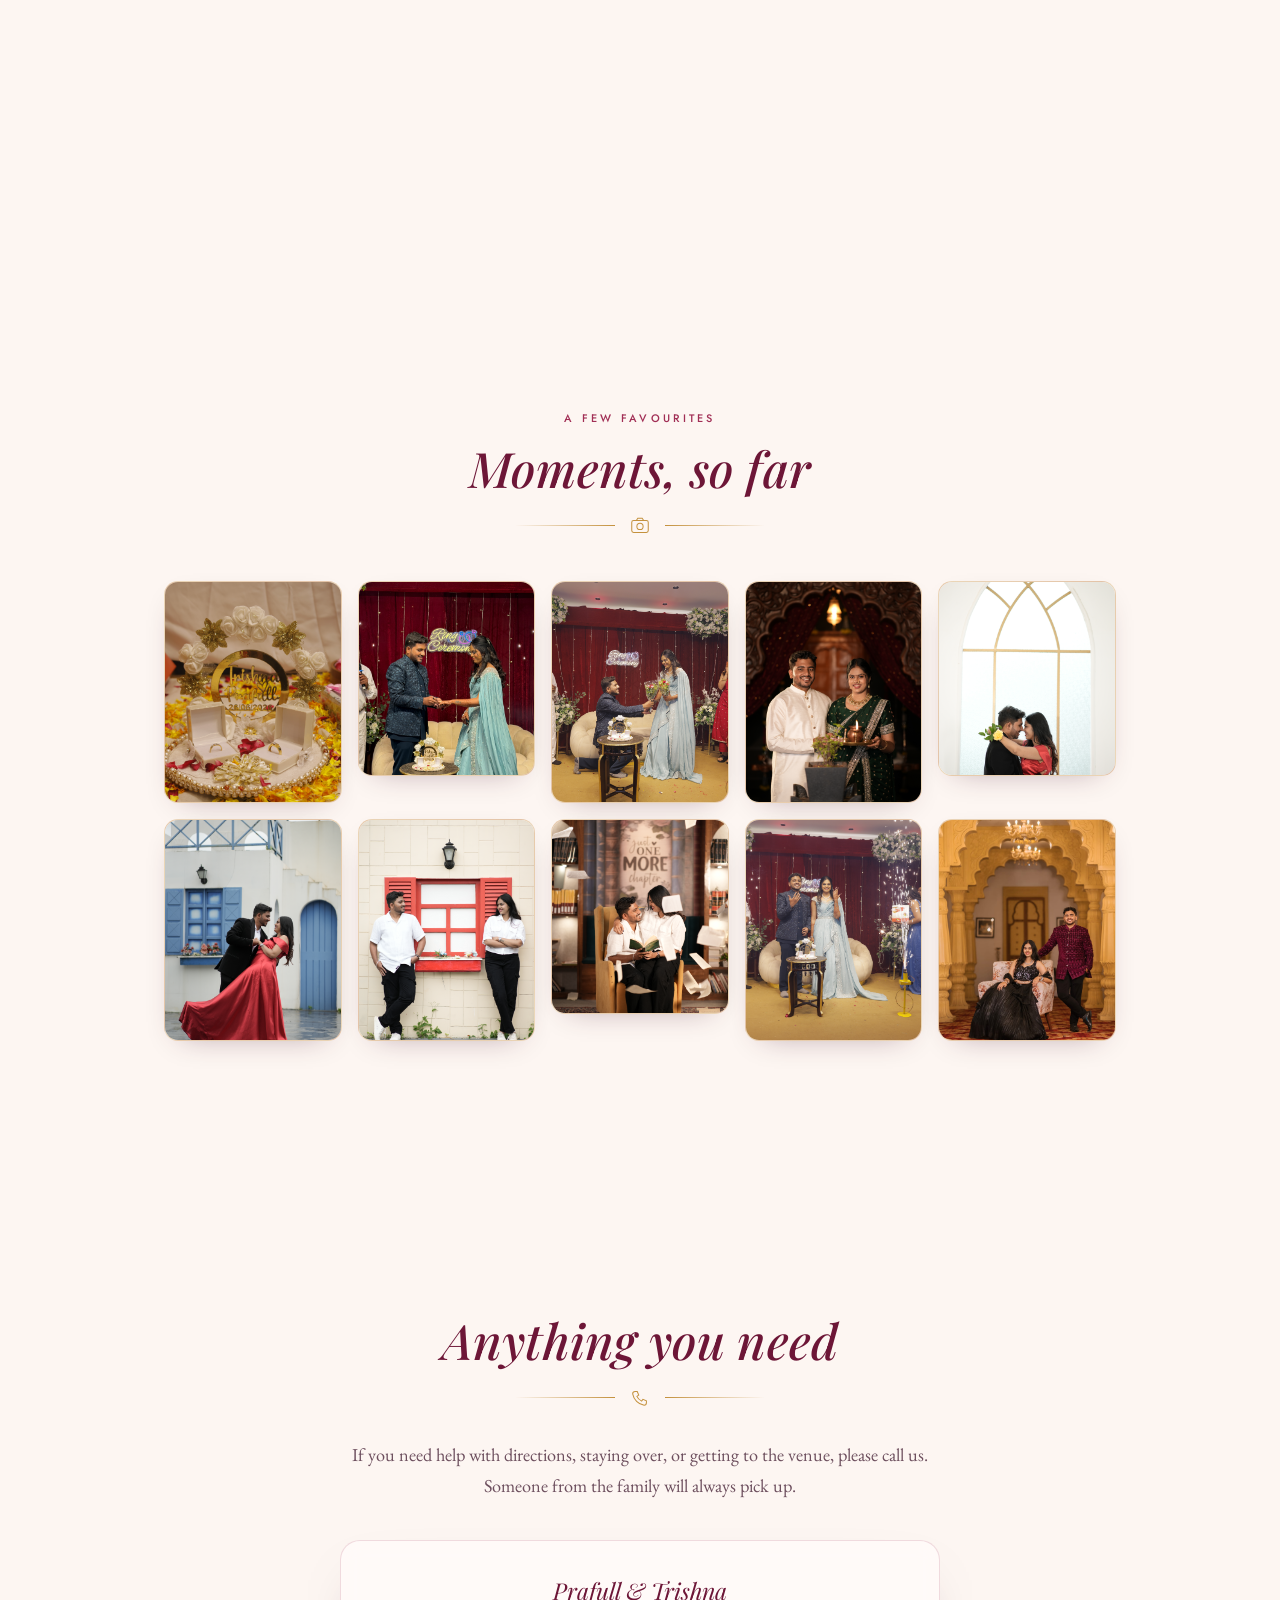
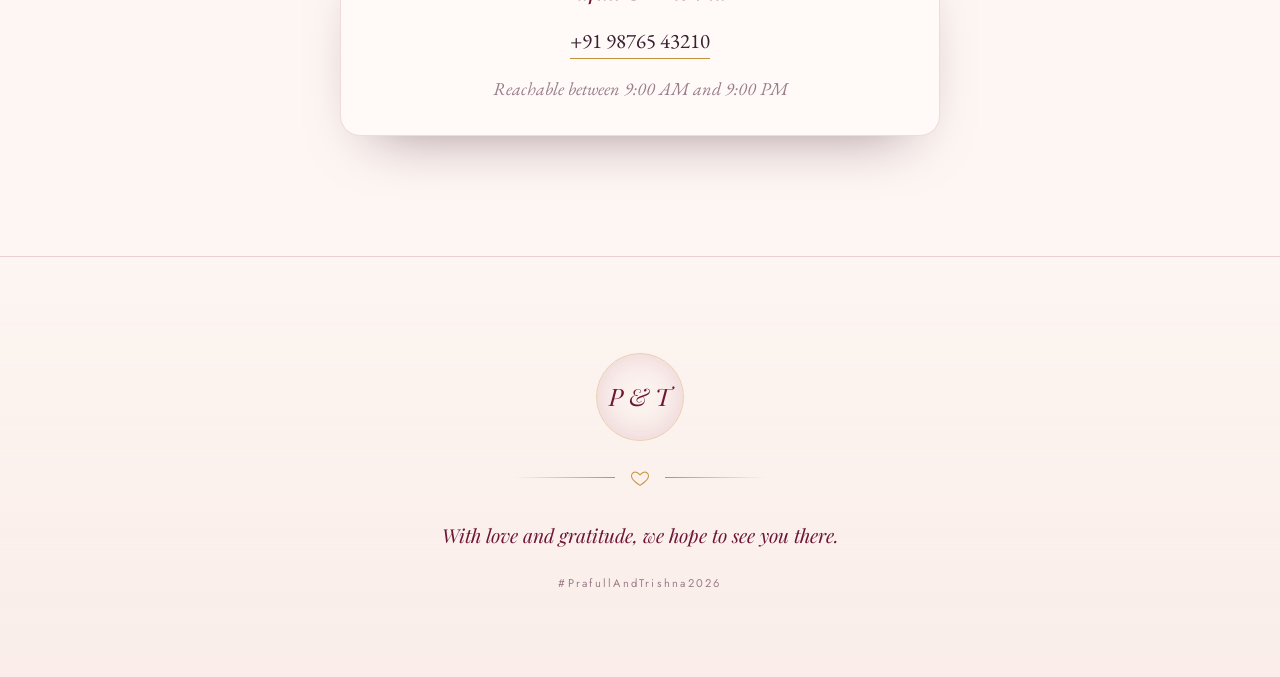
==== commit c2937288: "fixed gallery lightbox" ====
--- a/index.html
+++ b/index.html
@@ -11,7 +11,7 @@
 <link rel="preconnect" href="https://fonts.gstatic.com" crossorigin>
 <link href="https://fonts.googleapis.com/css2?family=Playfair+Display:ital,wght@0,400;0,500;0,600;1,400;1,500;1,600&family=Cormorant+Garamond:ital,wght@0,400;0,500;0,600;1,400;1,500&family=EB+Garamond:ital,wght@0,400;0,500;1,400&family=Jost:wght@300;400;500;600&family=Noto+Serif+Devanagari:wght@400;500;600&family=Noto+Sans+Devanagari:wght@300;400;500&family=Noto+Serif+Gujarati:wght@400;500;600&family=Noto+Sans+Gujarati:wght@300;400;500&display=swap" rel="stylesheet">
 
-<link rel="stylesheet" href="../assets/styles/invitation.css">
+<link rel="stylesheet" href="assets/styles/invitation.css">
 </head>
 <body class="locked lang-en">
 
@@ -225,7 +225,7 @@
     </div>
   </div>
 
-  <div class="gallery-grid">
+  <div class="gallery-grid" id="gallery-grid">
     <!-- EDIT: swap the <svg> for <img src="../assets/images/01.jpg" alt=""> -->
     <div class="photo-frame reveal zoom d1"><img src="assets/photos/_DS_8840.JPG"><span data-i18n="photo_caption">Photo</span></div>
     <div class="photo-frame reveal zoom d1"><img src="assets/photos/IMG_6208.JPG"><span data-i18n="photo_caption">Photo</span></div>
@@ -268,8 +268,24 @@
   <p class="tag">#PrafullAndTrishna2026</p>
 </footer>
 
+<div id="lightbox" class="lightbox" aria-hidden="true">
+  <button id="lb-close" class="lb-close" type="button" aria-label="Close photo">
+    <svg viewBox="0 0 24 24" fill="none" stroke="currentColor" stroke-width="2" stroke-linecap="round"><path d="M6 6l12 12M18 6L6 18"/></svg>
+  </button>
+  <div class="lb-stage" role="dialog" aria-modal="true" aria-label="Photo viewer">
+    <button id="lb-prev" class="lb-nav lb-prev" type="button" aria-label="Previous photo">
+      <svg viewBox="0 0 24 24" fill="none" stroke="currentColor" stroke-width="2" stroke-linecap="round" stroke-linejoin="round"><path d="M15 18l-6-6 6-6"/></svg>
+    </button>
+    <img id="lb-img" src="" alt="" />
+    <div id="lb-counter" class="lb-counter" aria-live="polite">1 / 1</div>
+    <button id="lb-next" class="lb-nav lb-next" type="button" aria-label="Next photo">
+      <svg viewBox="0 0 24 24" fill="none" stroke="currentColor" stroke-width="2" stroke-linecap="round" stroke-linejoin="round"><path d="M9 18l6-6-6-6"/></svg>
+    </button>
+  </div>
+</div>
+
 <div id="toast" role="status" aria-live="polite"></div>
 
-<script src="../assets/scripts/invitation.js"></script>
+<script src="assets/scripts/invitation.js"></script>
 </body>
 </html>
--- a/assets/styles/invitation.css
+++ b/assets/styles/invitation.css
@@ -612,6 +612,10 @@
   background:linear-gradient(140deg,var(--paper-2),var(--card-solid) 55%,var(--paper-3));
   border:1px solid var(--line-gold);box-shadow:var(--shade-1);
   transition:transform .5s cubic-bezier(.2,.8,.2,1),box-shadow .5s;
+  /* .photo-frame is a <button> so the gallery is keyboard- and
+     screen-reader-accessible; these resets strip default button chrome. */
+  appearance:none;-webkit-appearance:none;padding:0;margin:0;width:100%;
+  font:inherit;text-align:inherit;cursor:pointer;outline-offset:4px;
 }
 .photo-frame:nth-child(3n-1){aspect-ratio:4/4.4;}
 .photo-frame img{position:absolute;inset:0;width:100%;height:100%;object-fit:cover;transition:transform .7s cubic-bezier(.2,.8,.2,1);}
@@ -627,6 +631,63 @@
 }
 .photo-frame:hover span{opacity:1;transform:none;}
 
+/* ── 9b. LIGHTBOX ─────────────────────────────────────────────────── */
+.lightbox{
+  position:fixed;inset:0;z-index:1300;
+  display:flex;align-items:center;justify-content:center;
+  background:color-mix(in srgb,var(--plum) 88%,black 10%);
+  backdrop-filter:blur(6px);
+  opacity:0;visibility:hidden;
+  transition:opacity .35s ease,visibility .35s;
+}
+.lightbox.open{opacity:1;visibility:visible;}
+.lb-stage{
+  position:relative;max-width:min(92vw,1100px);max-height:min(86vh,900px);
+  display:flex;flex-direction:column;align-items:center;gap:14px;
+}
+.lb-stage img{
+  max-width:100%;max-height:78vh;width:auto;height:auto;
+  border-radius:var(--radius-sm);
+  box-shadow:0 40px 90px -30px rgba(0,0,0,.7);
+  background:var(--paper-2);
+  opacity:0;transform:scale(.96);
+  transition:opacity .35s ease,transform .35s cubic-bezier(.2,.8,.2,1);
+}
+.lightbox.open .lb-stage img{opacity:1;transform:none;}
+.lb-stage img.swap{animation:lbSwap .4s ease;}
+@keyframes lbSwap{0%{opacity:.15;transform:scale(.98);}100%{opacity:1;transform:none;}}
+.lb-counter{
+  font-family:var(--f-ui);font-size:.72rem;letter-spacing:.18em;
+  color:var(--gold-lit);opacity:.85;font-variant-numeric:tabular-nums;
+}
+.lb-close,.lb-nav{
+  appearance:none;-webkit-appearance:none;cursor:pointer;
+  border:1px solid rgba(255,255,255,.22);background:rgba(255,255,255,.06);
+  color:var(--gold-lit);border-radius:50%;
+  display:grid;place-items:center;
+  transition:background .3s,transform .3s,border-color .3s;
+}
+.lb-close:hover,.lb-nav:hover{background:rgba(255,255,255,.16);border-color:rgba(255,255,255,.4);}
+.lb-close:active,.lb-nav:active{transform:scale(.92);}
+.lb-close{
+  position:absolute;top:clamp(14px,3vw,28px);right:clamp(14px,3vw,28px);
+  width:44px;height:44px;z-index:2;
+}
+.lb-close svg{width:18px;height:18px;}
+.lb-nav{
+  position:absolute;top:50%;transform:translateY(-50%);
+  width:clamp(42px,6vw,56px);height:clamp(42px,6vw,56px);z-index:2;
+}
+.lb-nav:active{transform:translateY(-50%) scale(.92);}
+.lb-nav svg{width:22px;height:22px;}
+.lb-prev{left:clamp(8px,3vw,26px);}
+.lb-next{right:clamp(8px,3vw,26px);}
+@media (max-width:640px){
+  .lb-prev{left:6px;}
+  .lb-next{right:6px;}
+  .lb-close{top:10px;right:10px;}
+}
+
 /* ── 11. HELP ─────────────────────────────────────────────────────── */
 .help-card{
   max-width:600px;margin:38px auto 0;text-align:center;
